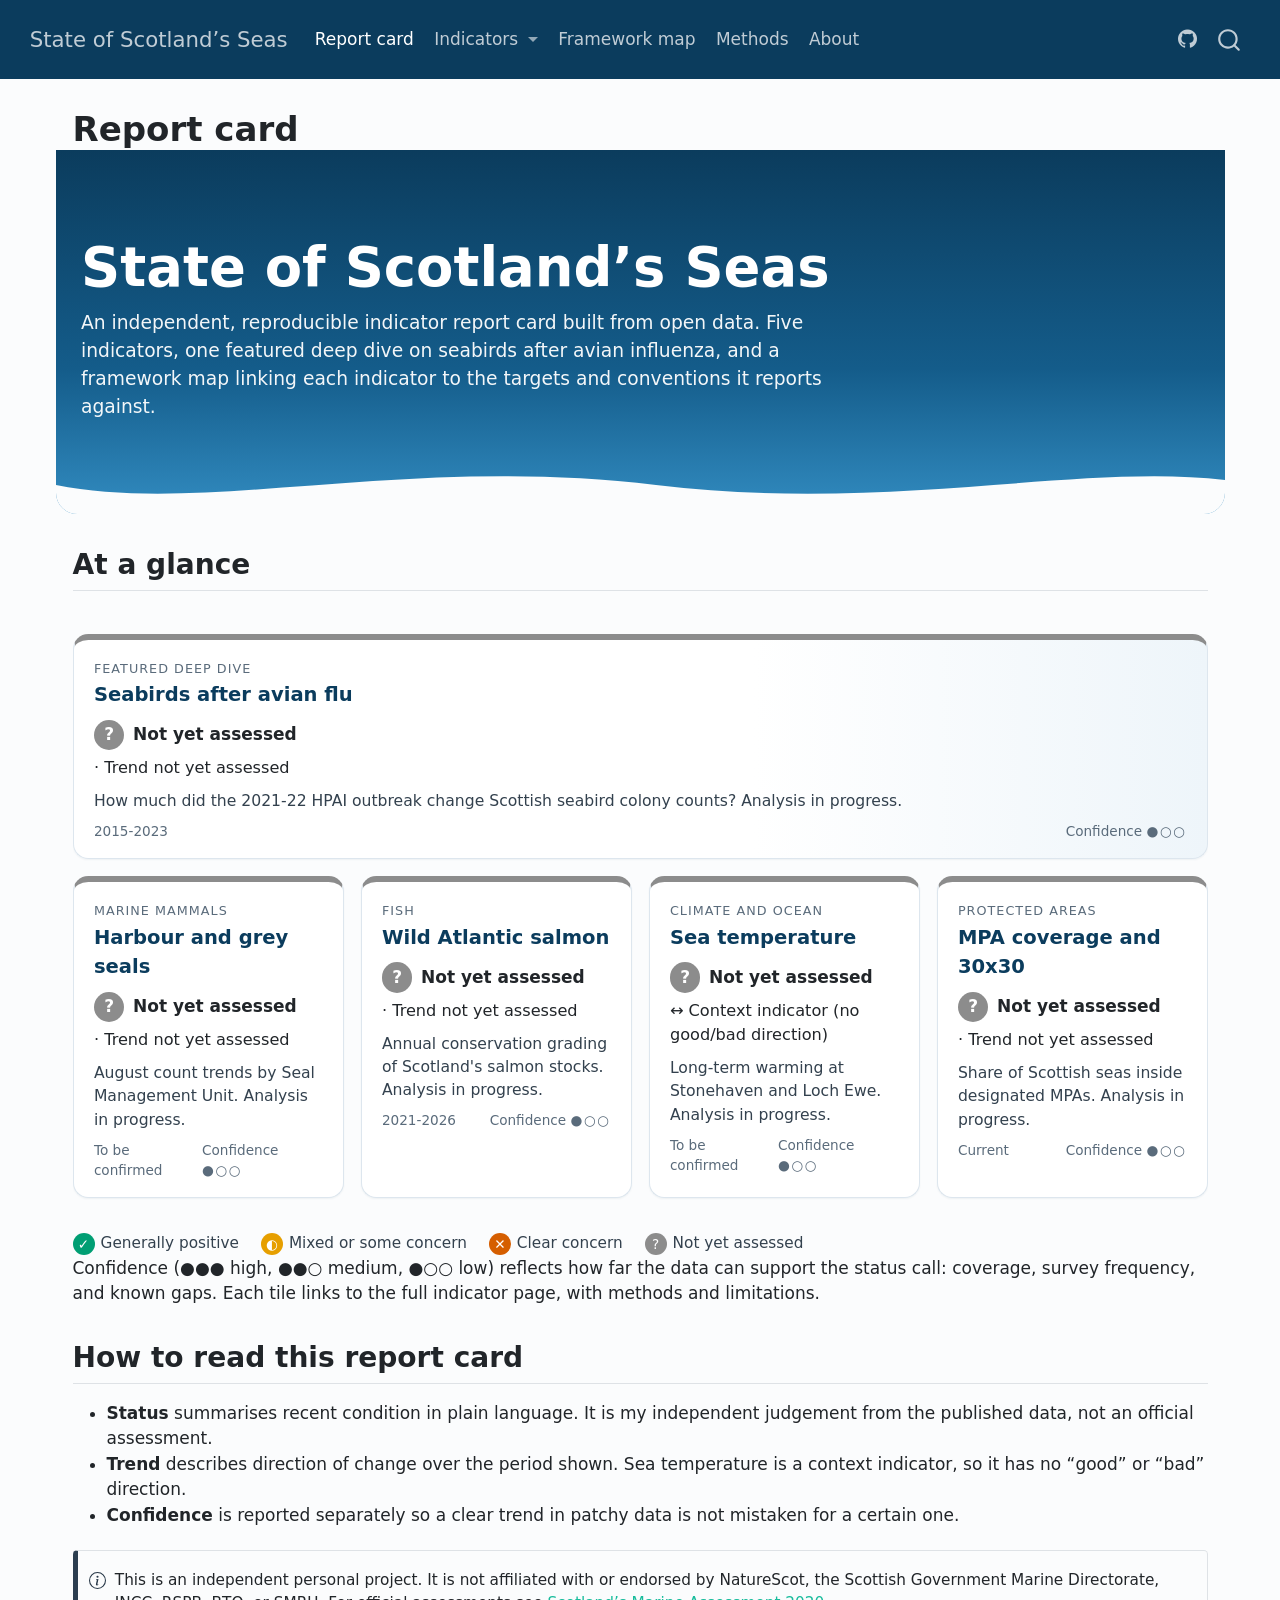
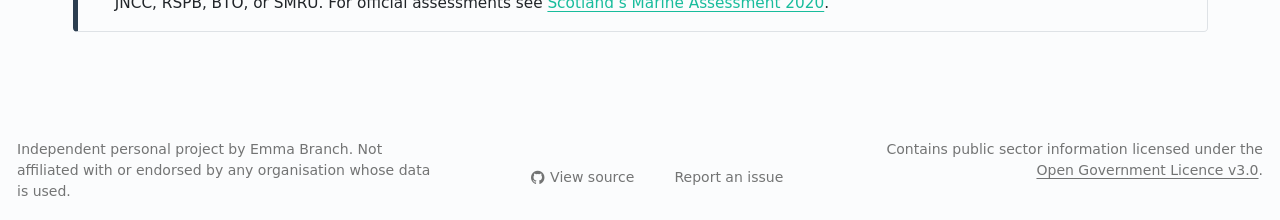
==== index.html @ c6d7379c "Built site for gh-pages" ====
<!DOCTYPE html>
<html xmlns="http://www.w3.org/1999/xhtml" lang="en" xml:lang="en"><head>

<meta charset="utf-8">
<meta name="generator" content="quarto-1.11.9">

<meta name="viewport" content="width=device-width, initial-scale=1.0, user-scalable=yes">


<title>Report card – State of Scotland’s Seas</title>
<style>
/* Default styles provided by pandoc.
** See https://pandoc.org/MANUAL.html#variables-for-html for config info.
*/
span.smallcaps{font-variant: small-caps;}
div.columns{display: flex; gap: 1.5em;}
div.column{flex: auto;}
@media screen {
div.columns{gap: min(4vw, 1.5em);}
div.column{overflow-x: auto;}
}
div.hanging-indent{margin-left: 1.5em; text-indent: -1.5em;}
ul.task-list{list-style: none;}
ul.task-list li input[type="checkbox"] {
  width: 0.8em;
  margin: 0 0.8em 0.2em -1em; /* quarto-specific, see https://github.com/quarto-dev/quarto-cli/issues/4556 */ 
  vertical-align: middle;
}
</style>


<script src="site_libs/quarto-nav/quarto-nav.js"></script>
<script src="site_libs/quarto-nav/headroom.min.js"></script>
<script src="site_libs/clipboard/clipboard.min.js"></script>
<script src="site_libs/quarto-search/autocomplete.umd.js"></script>
<script src="site_libs/quarto-search/fuse.min.js"></script>
<script src="site_libs/quarto-search/quarto-search.js"></script>
<meta name="quarto:offset" content="./">
<script src="site_libs/quarto-html/quarto.js" type="module"></script>
<script src="site_libs/quarto-html/tabsets/tabsets.js" type="module"></script>
<script src="site_libs/quarto-html/scrollable-regions/scrollable-regions.js" type="module"></script>
<script src="site_libs/quarto-html/popper.min.js"></script>
<script src="site_libs/quarto-html/tippy.umd.min.js"></script>
<script src="site_libs/quarto-html/anchor.min.js"></script>
<link href="site_libs/quarto-html/tippy.css" rel="stylesheet">
<link href="site_libs/quarto-html/quarto-syntax-highlighting-63b5708e65d6cd79cd7618c58d0c21e7.css" rel="stylesheet" id="quarto-text-highlighting-styles">
<script src="site_libs/bootstrap/bootstrap.min.js"></script>
<link href="site_libs/bootstrap/bootstrap-icons.css" rel="stylesheet">
<link href="site_libs/bootstrap/bootstrap-83af075ef87e82be695936d5cdf263b5.min.css" rel="stylesheet" append-hash="true" id="quarto-bootstrap" data-mode="light">
<script id="quarto-search-options" type="application/json">{
  "location": "navbar",
  "copy-button": false,
  "collapse-after": 3,
  "panel-placement": "end",
  "type": "overlay",
  "limit": 50,
  "keyboard-shortcut": [
    "f",
    "/",
    "s"
  ],
  "show-item-context": false,
  "language": {
    "search-no-results-text": "No results",
    "search-matching-documents-text": "matching documents",
    "search-copy-link-title": "Copy link to search",
    "search-hide-matches-text": "Hide additional matches",
    "search-more-match-text": "more match in this document",
    "search-more-matches-text": "more matches in this document",
    "search-clear-button-title": "Clear",
    "search-text-placeholder": "",
    "search-detached-cancel-button-title": "Cancel",
    "search-submit-button-title": "Submit",
    "search-label": "Search"
  }
}</script>
<style>html{ scroll-behavior: smooth; }</style>


<meta property="og:title" content="Report card – State of Scotland’s Seas">
<meta property="og:description" content="An independent indicator report card for Scotland’s seas, built from open data.">
<meta property="og:site_name" content="State of Scotland’s Seas">
</head>

<body class="nav-fixed quarto-light"><a id="quarto-skip-link" class="visually-hidden-focusable" href="#quarto-document-content">Skip to main content</a>

<div id="quarto-search-results"></div>
  <header id="quarto-header" class="headroom fixed-top">
    <nav class="navbar navbar-expand-lg " data-bs-theme="dark" aria-label="Site">
      <div class="navbar-container container-fluid">
      <div class="navbar-brand-container mx-auto">
    <a class="navbar-brand" href="./index.html">
    <span class="navbar-title">State of Scotland’s Seas</span>
    </a>
  </div>
          <button class="navbar-toggler" type="button" data-bs-toggle="collapse" data-bs-target="#navbarCollapse" aria-controls="navbarCollapse" aria-expanded="false" aria-label="Toggle navigation" onclick="if (window.quartoToggleHeadroom) { window.quartoToggleHeadroom(); }">
  <span class="navbar-toggler-icon"></span>
</button>
          <div class="collapse navbar-collapse" id="navbarCollapse">
            <ul class="navbar-nav navbar-nav-scroll me-auto">
  <li class="nav-item">
    <a class="nav-link active" href="./index.html" aria-current="page"> 
<span class="menu-text">Report card</span></a>
  </li>  
  <li class="nav-item dropdown ">
    <a class="nav-link dropdown-toggle" href="#" id="nav-menu-indicators" role="link" data-bs-toggle="dropdown" aria-expanded="false">
 <span class="menu-text">Indicators</span>
    </a>
    <ul class="dropdown-menu" aria-labelledby="nav-menu-indicators">    
        <li>
    <a class="dropdown-item" href="./indicators/seabirds.html">
 <span class="dropdown-text">Seabirds after avian flu (deep dive)</span></a>
  </li>  
        <li>
    <a class="dropdown-item" href="./indicators/seals.html">
 <span class="dropdown-text">Seals</span></a>
  </li>  
        <li>
    <a class="dropdown-item" href="./indicators/salmon.html">
 <span class="dropdown-text">Wild salmon</span></a>
  </li>  
        <li>
    <a class="dropdown-item" href="./indicators/sea-temperature.html">
 <span class="dropdown-text">Sea temperature</span></a>
  </li>  
        <li>
    <a class="dropdown-item" href="./indicators/mpas.html">
 <span class="dropdown-text">MPA coverage and 30x30</span></a>
  </li>  
    </ul>
  </li>
  <li class="nav-item">
    <a class="nav-link" href="./framework.html"> 
<span class="menu-text">Framework map</span></a>
  </li>  
  <li class="nav-item">
    <a class="nav-link" href="./methods.html"> 
<span class="menu-text">Methods</span></a>
  </li>  
  <li class="nav-item">
    <a class="nav-link" href="./about.html"> 
<span class="menu-text">About</span></a>
  </li>  
</ul>
            <ul class="navbar-nav navbar-nav-scroll ms-auto">
  <li class="nav-item compact">
    <a class="nav-link" href="https://github.com/emmabranch/scotland-seas-indicators"> <i class="bi bi-github" role="img" aria-label="GitHub repository">
</i> 
<span class="menu-text"></span></a>
  </li>  
</ul>
          </div> <!-- /navcollapse -->
            <div class="quarto-navbar-tools">
</div>
            <div id="quarto-search" class="" title="Search"></div>
      </div> <!-- /container-fluid -->
    </nav>
</header>
<!-- content -->
<div id="quarto-content" class="quarto-container page-columns page-rows-contents page-layout-full page-navbar">
<!-- sidebar -->
<!-- margin-sidebar -->
    
<!-- main -->
<main class="content column-page" id="quarto-document-content" tabindex="-1">

<header id="title-block-header" class="quarto-title-block default">
<div class="quarto-title">
<h1 class="title">Report card</h1>
</div>



<div class="quarto-title-meta column-page">

    
  
    
  </div>
  


</header>


<section id="state-of-scotlands-seas" class="level1 seas-hero">
<h1>State of Scotland’s Seas</h1>
<p>An independent, reproducible indicator report card built from open data. Five indicators, one featured deep dive on seabirds after avian influenza, and a framework map linking each indicator to the targets and conventions it reports against.</p>
</section>
<section id="at-a-glance" class="level2">
<h2 class="anchored" data-anchor-id="at-a-glance">At a glance</h2>
<div class="cell">
<div class="cell-output-display">
<div class="report-grid">
<a class="report-tile featured" href="indicators/seabirds.html" style="--status-col:#8C8C8C" aria-label="Seabirds after avian flu: Not yet assessed. Trend not yet assessed.">
       <div class="tile-theme">Featured deep dive</div>
       <div class="tile-title">Seabirds after avian flu</div>
       <div class="tile-status"><span class="tile-icon" aria-hidden="true">?</span>Not yet assessed</div>
       <div class="tile-trend"><span aria-hidden="true">·</span> Trend not yet assessed</div>
       <div class="tile-headline">How much did the 2021-22 HPAI outbreak change Scottish seabird colony counts? Analysis in progress.</div>
       <div class="tile-meta"><span>2015-2023</span>
         <span class="conf-dots" title="Confidence: low">Confidence <span aria-hidden="true">●○○</span></span></div>
     </a>
<a class="report-tile" href="indicators/seals.html" style="--status-col:#8C8C8C" aria-label="Harbour and grey seals: Not yet assessed. Trend not yet assessed.">
       <div class="tile-theme">Marine mammals</div>
       <div class="tile-title">Harbour and grey seals</div>
       <div class="tile-status"><span class="tile-icon" aria-hidden="true">?</span>Not yet assessed</div>
       <div class="tile-trend"><span aria-hidden="true">·</span> Trend not yet assessed</div>
       <div class="tile-headline">August count trends by Seal Management Unit. Analysis in progress.</div>
       <div class="tile-meta"><span>To be confirmed</span>
         <span class="conf-dots" title="Confidence: low">Confidence <span aria-hidden="true">●○○</span></span></div>
     </a>
<a class="report-tile" href="indicators/salmon.html" style="--status-col:#8C8C8C" aria-label="Wild Atlantic salmon: Not yet assessed. Trend not yet assessed.">
       <div class="tile-theme">Fish</div>
       <div class="tile-title">Wild Atlantic salmon</div>
       <div class="tile-status"><span class="tile-icon" aria-hidden="true">?</span>Not yet assessed</div>
       <div class="tile-trend"><span aria-hidden="true">·</span> Trend not yet assessed</div>
       <div class="tile-headline">Annual conservation grading of Scotland's salmon stocks. Analysis in progress.</div>
       <div class="tile-meta"><span>2021-2026</span>
         <span class="conf-dots" title="Confidence: low">Confidence <span aria-hidden="true">●○○</span></span></div>
     </a>
<a class="report-tile" href="indicators/sea-temperature.html" style="--status-col:#8C8C8C" aria-label="Sea temperature: Not yet assessed. Context indicator (no good/bad direction).">
       <div class="tile-theme">Climate and ocean</div>
       <div class="tile-title">Sea temperature</div>
       <div class="tile-status"><span class="tile-icon" aria-hidden="true">?</span>Not yet assessed</div>
       <div class="tile-trend"><span aria-hidden="true">↔</span> Context indicator (no good/bad direction)</div>
       <div class="tile-headline">Long-term warming at Stonehaven and Loch Ewe. Analysis in progress.</div>
       <div class="tile-meta"><span>To be confirmed</span>
         <span class="conf-dots" title="Confidence: low">Confidence <span aria-hidden="true">●○○</span></span></div>
     </a>
<a class="report-tile" href="indicators/mpas.html" style="--status-col:#8C8C8C" aria-label="MPA coverage and 30x30: Not yet assessed. Trend not yet assessed.">
       <div class="tile-theme">Protected areas</div>
       <div class="tile-title">MPA coverage and 30x30</div>
       <div class="tile-status"><span class="tile-icon" aria-hidden="true">?</span>Not yet assessed</div>
       <div class="tile-trend"><span aria-hidden="true">·</span> Trend not yet assessed</div>
       <div class="tile-headline">Share of Scottish seas inside designated MPAs. Analysis in progress.</div>
       <div class="tile-meta"><span>Current</span>
         <span class="conf-dots" title="Confidence: low">Confidence <span aria-hidden="true">●○○</span></span></div>
     </a>
</div>
</div>
</div>
<div class="cell">
<div class="cell-output-display">
<div class="status-legend">
<span class="key"><span class="tile-icon" style="background:#009E73;width:1.3rem;height:1.3rem;font-size:.8rem;color:#fff;border-radius:50%;display:inline-grid;place-items:center" aria-hidden="true">✓</span>Generally positive</span>
<span class="key"><span class="tile-icon" style="background:#E69F00;width:1.3rem;height:1.3rem;font-size:.8rem;color:#fff;border-radius:50%;display:inline-grid;place-items:center" aria-hidden="true">◐</span>Mixed or some concern</span>
<span class="key"><span class="tile-icon" style="background:#D55E00;width:1.3rem;height:1.3rem;font-size:.8rem;color:#fff;border-radius:50%;display:inline-grid;place-items:center" aria-hidden="true">✕</span>Clear concern</span>
<span class="key"><span class="tile-icon" style="background:#8C8C8C;width:1.3rem;height:1.3rem;font-size:.8rem;color:#fff;border-radius:50%;display:inline-grid;place-items:center" aria-hidden="true">?</span>Not yet assessed</span>
</div>
</div>
</div>
<p>Confidence (●●● high, ●●○ medium, ●○○ low) reflects how far the data can support the status call: coverage, survey frequency, and known gaps. Each tile links to the full indicator page, with methods and limitations.</p>
</section>
<section id="how-to-read-this-report-card" class="level2">
<h2 class="anchored" data-anchor-id="how-to-read-this-report-card">How to read this report card</h2>
<ul>
<li><strong>Status</strong> summarises recent condition in plain language. It is my independent judgement from the published data, not an official assessment.</li>
<li><strong>Trend</strong> describes direction of change over the period shown. Sea temperature is a context indicator, so it has no “good” or “bad” direction.</li>
<li><strong>Confidence</strong> is reported separately so a clear trend in patchy data is not mistaken for a certain one.</li>
</ul>
<div class="callout callout-style-simple callout-note">
<div class="callout-body d-flex">
<div class="callout-icon-container">
<i class="callout-icon"></i>
</div>
<div class="callout-body-container">
<p>This is an independent personal project. It is not affiliated with or endorsed by NatureScot, the Scottish Government Marine Directorate, JNCC, RSPB, BTO, or SMRU. For official assessments see <a href="https://marine.gov.scot/sma/">Scotland’s Marine Assessment 2020</a>.</p>
</div>
</div>
</div>


</section>

<a onclick="window.scrollTo(0, 0); return false;" role="button" id="quarto-back-to-top"><i class="bi bi-arrow-up"></i> Back to top</a></main> <!-- /main -->
<script id="quarto-html-after-body" type="application/javascript">
  window.document.addEventListener("DOMContentLoaded", function (event) {
    const icon = "";
    const anchorJS = new window.AnchorJS();
    anchorJS.options = {
      placement: 'right',
      icon: icon
    };
    anchorJS.add('.anchored');
    const isCodeAnnotation = (el) => {
      for (const clz of el.classList) {
        if (clz.startsWith('code-annotation-')) {                     
          return true;
        }
      }
      return false;
    }
    const onCopySuccess = function(e) {
      // button target
      const button = e.trigger;
      // don't keep focus
      button.blur();
      // flash "checked"
      button.classList.add('code-copy-button-checked');
      var currentTitle = button.getAttribute("title");
      button.setAttribute("title", "Copied!");
      let tooltip;
      if (window.bootstrap) {
        button.setAttribute("data-bs-toggle", "tooltip");
        button.setAttribute("data-bs-placement", "left");
        button.setAttribute("data-bs-title", "Copied!");
        tooltip = new bootstrap.Tooltip(button, 
          { trigger: "manual", 
            customClass: "code-copy-button-tooltip",
            offset: [0, -8]});
        tooltip.show();    
      }
      setTimeout(function() {
        if (tooltip) {
          tooltip.hide();
          button.removeAttribute("data-bs-title");
          button.removeAttribute("data-bs-toggle");
          button.removeAttribute("data-bs-placement");
        }
        button.setAttribute("title", currentTitle);
        button.classList.remove('code-copy-button-checked');
      }, 1000);
      // clear code selection
      e.clearSelection();
    }
    const getTextToCopy = function(trigger) {
      const outerScaffold = trigger.parentElement.cloneNode(true);
      const codeEl = outerScaffold.querySelector('code');
      for (const childEl of codeEl.children) {
        if (isCodeAnnotation(childEl)) {
          childEl.remove();
        }
      }
      return codeEl.innerText;
    }
    const clipboard = new window.ClipboardJS('.code-copy-button:not([data-in-quarto-modal])', {
      text: getTextToCopy
    });
    clipboard.on('success', onCopySuccess);
    if (window.document.getElementById('quarto-embedded-source-code-modal')) {
      const clipboardModal = new window.ClipboardJS('.code-copy-button[data-in-quarto-modal]', {
        text: getTextToCopy,
        container: window.document.getElementById('quarto-embedded-source-code-modal')
      });
      clipboardModal.on('success', onCopySuccess);
    }
      var localhostRegex = new RegExp(/^(?:http|https):\/\/localhost\:?[0-9]*\//);
      var mailtoRegex = new RegExp(/^mailto:/);
        var filterRegex = new RegExp("https:\/\/emmabranch\.github\.io\/scotland-seas-indicators");
      const newWindowLabel = "(opens in a new tab)";
      const newWindowNoteId = "quarto-ext-newwindow-label";
      // Links reference one hidden label through aria-describedby, so the
      // announcement never changes their accessible name.
      var describeNewWindow = (link) => {
        if (!window.document.getElementById(newWindowNoteId)) {
          var newWindowNote = window.document.createElement("span");
          newWindowNote.id = newWindowNoteId;
          newWindowNote.hidden = true;
          newWindowNote.textContent = newWindowLabel;
          window.document.body.appendChild(newWindowNote);
        }
        var describedBy = (link.getAttribute("aria-describedby") || "").split(/\s+/).filter(Boolean);
        if (!describedBy.includes(newWindowNoteId)) {
          describedBy.push(newWindowNoteId);
          link.setAttribute("aria-describedby", describedBy.join(" "));
        }
      }
      var isInternal = (href) => {
          return filterRegex.test(href) || localhostRegex.test(href) || mailtoRegex.test(href);
      }
      // Inspect non-navigation links and adorn them if external
      window.quartoDecorateExternalLinks = function (root) {
     var links = (root || window.document).querySelectorAll('a[href]:not(.nav-link):not(.navbar-brand):not(.toc-action):not(.sidebar-link):not(.sidebar-item-toggle):not(.pagination-link):not(.no-external):not([aria-hidden]):not(.dropdown-item):not(.quarto-navigation-tool):not(.about-link)');
      for (var i=0; i<links.length; i++) {
        const link = links[i];
        if (!isInternal(link.href)) {
          // undo the damage that might have been done by quarto-nav.js in the case of
          // links that we want to consider external
          if (link.dataset.originalHref !== undefined) {
            link.href = link.dataset.originalHref;
          }
            // target, if specified
            link.setAttribute("target", "_blank");
            if (link.getAttribute("rel") === null) {
              link.setAttribute("rel", "noopener");
            }
            describeNewWindow(link);
          if (!link.classList.contains('no-external-icon')) {
          }
        }
      }
      };
      window.quartoDecorateExternalLinks(window.document);
    // Esc closes the popup (WCAG 1.4.13) and focus leaving both trigger and
    // popup closes it (WCAG 2.4.11); tippy handles neither for interactive popups.
    const hideOnEscAndFocusOut = {
      name: 'hideOnEscAndFocusOut',
      defaultValue: true,
      fn(instance) {
        const dismiss = () => {
          // A show scheduled by the trigger delay would otherwise reopen it
          instance.clearDelayTimeouts();
          instance.hide();
        };
        const onKeyDown = (event) => {
          if (event.key !== 'Escape') {
            return;
          }
          // Keep Esc from also reaching page handlers (e.g. reveal.js overview),
          // except an open reveal.js slide menu, which Esc should close too.
          // The menu handles keys only when its keyboard option is on.
          const menuHandlesEsc = window.Reveal?.getPlugin?.('menu')?.isOpen() &&
            window.Reveal.getConfig().menu?.keyboard !== false;
          if (!menuHandlesEsc) {
            event.stopPropagation();
          }
          if (instance.popper.contains(window.document.activeElement)) {
            // Disabled while refocusing so the focus trigger does not reopen it
            instance.disable();
            instance.reference.focus();
            instance.enable();
          }
          dismiss();
        };
        const onFocusOut = (event) => {
          const target = event.relatedTarget;
          if (target && !instance.reference.contains(target) &&
              !instance.popper.contains(target)) {
            dismiss();
          }
        };
        // On the trigger too: a click trigger (code-annotations: select) has no
        // blur handling. Attached for the instance's lifetime so leaving the
        // trigger also cancels a show still pending on the trigger delay.
        instance.reference.addEventListener('focusout', onFocusOut);
        return {
          onShow() {
            window.document.addEventListener('keydown', onKeyDown, true);
            instance.popper.addEventListener('focusout', onFocusOut);
          },
          onHide() {
            window.document.removeEventListener('keydown', onKeyDown, true);
            instance.popper.removeEventListener('focusout', onFocusOut);
          },
          onDestroy() {
            instance.reference.removeEventListener('focusout', onFocusOut);
          },
        };
      },
    };
    function tippyHover(el, contentFn, onTriggerFn, onUntriggerFn) {
      const config = {
        allowHTML: true,
        maxWidth: 500,
        delay: 100,
        arrow: false,
        appendTo: function(el) {
            return el.parentElement;
        },
        interactive: true,
        interactiveBorder: 10,
        theme: 'quarto',
        placement: 'bottom-start',
        plugins: [hideOnEscAndFocusOut],
      };
      if (contentFn) {
        config.content = contentFn;
      }
      if (onTriggerFn) {
        config.onTrigger = onTriggerFn;
      }
      if (onUntriggerFn) {
        config.onUntrigger = onUntriggerFn;
      }
      window.tippy(el, config); 
    }
    const noterefs = window.document.querySelectorAll('a[role="doc-noteref"]');
    for (var i=0; i<noterefs.length; i++) {
      const ref = noterefs[i];
      tippyHover(ref, function() {
        // use id or data attribute instead here
        let href = ref.getAttribute('data-footnote-href') || ref.getAttribute('href');
        try { href = new URL(href).hash; } catch {}
        const id = href.replace(/^#\/?/, "");
        const note = window.document.getElementById(id);
        if (note) {
          return note.innerHTML;
        } else {
          return "";
        }
      });
    }
    const xrefs = window.document.querySelectorAll('a.quarto-xref');
    const processXRef = (id, note) => {
      // Strip column container classes
      const stripColumnClz = (el) => {
        el.classList.remove("page-full", "page-columns");
        if (el.children) {
          for (const child of el.children) {
            stripColumnClz(child);
          }
        }
      }
      stripColumnClz(note)
      if (id === null || id.startsWith('sec-')) {
        // Special case sections, only their first couple elements
        const container = document.createElement("div");
        if (note.children && note.children.length > 2) {
          container.appendChild(note.children[0].cloneNode(true));
          for (let i = 1; i < note.children.length; i++) {
            const child = note.children[i];
            if (child.tagName === "P" && child.innerText === "") {
              continue;
            } else {
              container.appendChild(child.cloneNode(true));
              break;
            }
          }
          if (window.Quarto?.typesetMath) {
            window.Quarto.typesetMath(container);
          }
          return container.innerHTML
        } else {
          if (window.Quarto?.typesetMath) {
            window.Quarto.typesetMath(note);
          }
          return note.innerHTML;
        }
      } else {
        // Remove any anchor links if they are present
        const anchorLink = note.querySelector('a.anchorjs-link');
        if (anchorLink) {
          anchorLink.remove();
        }
        if (window.Quarto?.typesetMath) {
          window.Quarto.typesetMath(note);
        }
        if (note.classList.contains("callout")) {
          return note.outerHTML;
        } else {
          return note.innerHTML;
        }
      }
    }
    for (var i=0; i<xrefs.length; i++) {
      const xref = xrefs[i];
      tippyHover(xref, undefined, function(instance) {
        instance.disable();
        let url = xref.getAttribute('href');
        let hash = undefined; 
        if (url.startsWith('#')) {
          hash = url;
        } else {
          try { hash = new URL(url).hash; } catch {}
        }
        if (hash) {
          const id = hash.replace(/^#\/?/, "");
          const note = window.document.getElementById(id);
          if (note !== null) {
            try {
              const html = processXRef(id, note.cloneNode(true));
              instance.setContent(html);
            } finally {
              instance.enable();
              instance.show();
            }
          } else {
            // See if we can fetch this
            fetch(url.split('#')[0])
            .then(res => res.text())
            .then(html => {
              const parser = new DOMParser();
              const htmlDoc = parser.parseFromString(html, "text/html");
              const note = htmlDoc.getElementById(id);
              if (note !== null) {
                const html = processXRef(id, note);
                instance.setContent(html);
              } 
            }).finally(() => {
              instance.enable();
              instance.show();
            });
          }
        } else {
          // See if we can fetch a full url (with no hash to target)
          // This is a special case and we should probably do some content thinning / targeting
          fetch(url)
          .then(res => res.text())
          .then(html => {
            const parser = new DOMParser();
            const htmlDoc = parser.parseFromString(html, "text/html");
            const note = htmlDoc.querySelector('main.content');
            if (note !== null) {
              // This should only happen for chapter cross references
              // (since there is no id in the URL)
              // remove the first header
              if (note.children.length > 0 && note.children[0].tagName === "HEADER") {
                note.children[0].remove();
              }
              const html = processXRef(null, note);
              instance.setContent(html);
            } 
          }).finally(() => {
            instance.enable();
            instance.show();
          });
        }
      }, function(instance) {
      });
    }
        let selectedAnnoteEl;
        const selectorForAnnotation = ( cell, annotation) => {
          let cellAttr = 'data-code-cell="' + cell + '"';
          let lineAttr = 'data-code-annotation="' +  annotation + '"';
          const selector = 'span[' + cellAttr + '][' + lineAttr + ']';
          return selector;
        }
        const selectCodeLines = (annoteEl) => {
          const doc = window.document;
          const targetCell = annoteEl.getAttribute("data-target-cell");
          const targetAnnotation = annoteEl.getAttribute("data-target-annotation");
          const annoteSpan = window.document.querySelector(selectorForAnnotation(targetCell, targetAnnotation));
          const lines = annoteSpan.getAttribute("data-code-lines").split(",");
          const lineIds = lines.map((line) => {
            return targetCell + "-" + line;
          })
          // Each band is positioned against its own containing block, which is
          // not the offsetParent of the lines, so place it from client rects.
          const placeBand = (band, firstEl, lastEl, codeBlock) => {
            const container = band.offsetParent;
            if (container === null) {
              return;
            }
            const containerRect = container.getBoundingClientRect();
            // Reveal.js scales slides with a transform, so convert client
            // pixels back to the CSS pixels of the container.
            const scale = containerRect.height / container.offsetHeight || 1;
            const firstRect = firstEl.getBoundingClientRect();
            const lastRect = lastEl.getBoundingClientRect();
            const top = (firstRect.top - containerRect.top) / scale - container.clientTop + container.scrollTop;
            const height = (lastRect.bottom - firstRect.top) / scale;
            band.style.top = top - 2 + "px";
            band.style.height = height + 4 + "px";
            if (codeBlock) {
              // Without the copy button wrapper, the containing block is wider
              // than the code block, so span the code block explicitly.
              const blockRect = codeBlock.getBoundingClientRect();
              band.style.left = (blockRect.left - containerRect.left) / scale - container.clientLeft + container.scrollLeft + "px";
              band.style.width = blockRect.width / scale + "px";
            }
          };
          if (lineIds.length > 0) {
            const el = window.document.getElementById(lineIds[0]);
            const lastEl = window.document.getElementById(lineIds[lineIds.length - 1]);
            const parent = el.parentElement.parentElement;
            // cook up a div (if necessary) and position it
            let div = window.document.getElementById("code-annotation-line-highlight");
            if (div === null) {
              div = window.document.createElement("div");
              div.setAttribute("id", "code-annotation-line-highlight");
              div.style.position = 'absolute';
              parent.appendChild(div);
            }
            placeBand(div, el, lastEl, parent.closest("div.sourceCode") || parent);
            let gutterDiv = window.document.getElementById("code-annotation-line-highlight-gutter");
            if (gutterDiv === null) {
              gutterDiv = window.document.createElement("div");
              gutterDiv.setAttribute("id", "code-annotation-line-highlight-gutter");
              gutterDiv.style.position = 'absolute';
              const codeCell = window.document.getElementById(targetCell);
              const gutter = codeCell.querySelector('.code-annotation-gutter');
              gutter.appendChild(gutterDiv);
            }
            placeBand(gutterDiv, el, lastEl);
            selectedAnnoteEl = annoteEl;
          }
        };
        const unselectCodeLines = () => {
          const elementsIds = ["code-annotation-line-highlight", "code-annotation-line-highlight-gutter"];
          elementsIds.forEach((elId) => {
            const div = window.document.getElementById(elId);
            if (div) {
              div.remove();
            }
          });
          selectedAnnoteEl = undefined;
        };
          // Handle positioning of the toggle
      window.addEventListener(
        "resize",
        throttle(() => {
          elRect = undefined;
          if (selectedAnnoteEl) {
            selectCodeLines(selectedAnnoteEl);
          }
        }, 10)
      );
      function throttle(fn, ms) {
      let throttle = false;
      let timer;
        return (...args) => {
          if(!throttle) { // first call gets through
              fn.apply(this, args);
              throttle = true;
          } else { // all the others get throttled
              if(timer) clearTimeout(timer); // cancel #2
              timer = setTimeout(() => {
                fn.apply(this, args);
                timer = throttle = false;
              }, ms);
          }
        };
      }
        // Attach click handler to the DT
        const annoteDls = window.document.querySelectorAll('dt[data-target-cell]');
        for (const annoteDlNode of annoteDls) {
          annoteDlNode.addEventListener('click', (event) => {
            const clickedEl = event.target;
            if (clickedEl !== selectedAnnoteEl) {
              unselectCodeLines();
              const activeEl = window.document.querySelector('dt[data-target-cell].code-annotation-active');
              if (activeEl) {
                activeEl.classList.remove('code-annotation-active');
              }
              selectCodeLines(clickedEl);
              clickedEl.classList.add('code-annotation-active');
            } else {
              // Unselect the line
              unselectCodeLines();
              clickedEl.classList.remove('code-annotation-active');
            }
          });
        }
    const findCites = (el) => {
      const parentEl = el.parentElement;
      if (parentEl) {
        const cites = parentEl.dataset.cites;
        if (cites) {
          return {
            el,
            cites: cites.split(' ')
          };
        } else {
          return findCites(el.parentElement)
        }
      } else {
        return undefined;
      }
    };
    var bibliorefs = window.document.querySelectorAll('a[role="doc-biblioref"]');
    for (var i=0; i<bibliorefs.length; i++) {
      const ref = bibliorefs[i];
      const citeInfo = findCites(ref);
      if (citeInfo) {
        tippyHover(citeInfo.el, function() {
          var popup = window.document.createElement('div');
          citeInfo.cites.forEach(function(cite) {
            var citeDiv = window.document.createElement('div');
            citeDiv.classList.add('hanging-indent');
            citeDiv.classList.add('csl-entry');
            var biblioDiv = window.document.getElementById('ref-' + cite);
            if (biblioDiv) {
              citeDiv.innerHTML = biblioDiv.innerHTML;
            }
            popup.appendChild(citeDiv);
          });
          return popup.innerHTML;
        });
      }
    }
  });
  </script>
  <script type="application/javascript">
  window.quartoScrollableRegionsLabels = {"code":"Scrollable code","output":"Scrollable output"};
  </script>
</div> <!-- /content -->
<footer class="footer">
  <div class="nav-footer">
    <div class="nav-footer-left">
<p>Independent personal project by Emma Branch. Not affiliated with or endorsed by any organisation whose data is used.</p>
</div>   
    <div class="nav-footer-center">
      &nbsp;
    <div class="toc-actions"><ul><li><a href="https://github.com/emmabranch/scotland-seas-indicators/blob/main/index.qmd" class="toc-action"><i class="bi bi-github"></i>View source</a></li><li><a href="https://github.com/emmabranch/scotland-seas-indicators/issues/new" class="toc-action"><i class="bi empty"></i>Report an issue</a></li></ul></div></div>
    <div class="nav-footer-right">
<p>Contains public sector information licensed under the <a href="https://www.nationalarchives.gov.uk/doc/open-government-licence/version/3/">Open Government Licence v3.0</a>.</p>
</div>
  </div>
</footer>




<script src="site_libs/quarto-html/zenscroll-min.js"></script>
</body></html>
---- site_libs/quarto-html/tippy.css ----
.tippy-box[data-animation=fade][data-state=hidden]{opacity:0}[data-tippy-root]{max-width:calc(100vw - 10px)}.tippy-box{position:relative;background-color:#333;color:#fff;border-radius:4px;font-size:14px;line-height:1.4;white-space:normal;outline:0;transition-property:transform,visibility,opacity}.tippy-box[data-placement^=top]>.tippy-arrow{bottom:0}.tippy-box[data-placement^=top]>.tippy-arrow:before{bottom:-7px;left:0;border-width:8px 8px 0;border-top-color:initial;transform-origin:center top}.tippy-box[data-placement^=bottom]>.tippy-arrow{top:0}.tippy-box[data-placement^=bottom]>.tippy-arrow:before{top:-7px;left:0;border-width:0 8px 8px;border-bottom-color:initial;transform-origin:center bottom}.tippy-box[data-placement^=left]>.tippy-arrow{right:0}.tippy-box[data-placement^=left]>.tippy-arrow:before{border-width:8px 0 8px 8px;border-left-color:initial;right:-7px;transform-origin:center left}.tippy-box[data-placement^=right]>.tippy-arrow{left:0}.tippy-box[data-placement^=right]>.tippy-arrow:before{left:-7px;border-width:8px 8px 8px 0;border-right-color:initial;transform-origin:center right}.tippy-box[data-inertia][data-state=visible]{transition-timing-function:cubic-bezier(.54,1.5,.38,1.11)}.tippy-arrow{width:16px;height:16px;color:#333}.tippy-arrow:before{content:"";position:absolute;border-color:transparent;border-style:solid}.tippy-content{position:relative;padding:5px 9px;z-index:1}
---- site_libs/quarto-html/quarto-syntax-highlighting-63b5708e65d6cd79cd7618c58d0c21e7.css ----
/* quarto syntax highlight colors */
:root {
  --quarto-hl-ot-color: #003B4F;
  --quarto-hl-at-color: #657422;
  --quarto-hl-ss-color: #20794D;
  --quarto-hl-an-color: #5E5E5E;
  --quarto-hl-fu-color: #4758AB;
  --quarto-hl-st-color: #20794D;
  --quarto-hl-cf-color: #003B4F;
  --quarto-hl-op-color: #5E5E5E;
  --quarto-hl-er-color: #AD0000;
  --quarto-hl-bn-color: #AD0000;
  --quarto-hl-al-color: #AD0000;
  --quarto-hl-va-color: #111111;
  --quarto-hl-bu-color: inherit;
  --quarto-hl-ex-color: inherit;
  --quarto-hl-pp-color: #AD0000;
  --quarto-hl-in-color: #5E5E5E;
  --quarto-hl-vs-color: #20794D;
  --quarto-hl-wa-color: #5E5E5E;
  --quarto-hl-do-color: #5E5E5E;
  --quarto-hl-im-color: #00769E;
  --quarto-hl-ch-color: #20794D;
  --quarto-hl-dt-color: #AD0000;
  --quarto-hl-fl-color: #AD0000;
  --quarto-hl-co-color: #5E5E5E;
  --quarto-hl-cv-color: #5E5E5E;
  --quarto-hl-cn-color: #8f5902;
  --quarto-hl-sc-color: #5E5E5E;
  --quarto-hl-dv-color: #AD0000;
  --quarto-hl-kw-color: #003B4F;
}

/* other quarto variables */
:root {
  --quarto-font-monospace: SFMono-Regular, Menlo, Monaco, Consolas, "Liberation Mono", "Courier New", monospace;
}

/* syntax highlight based on Pandoc's rules */
pre > code.sourceCode > span {
  color: #003B4F;
}

code.sourceCode > span {
  color: #003B4F;
}

div.sourceCode,
div.sourceCode pre.sourceCode {
  color: #003B4F;
}

/* Normal */
code span {
  color: #003B4F;
}

/* Alert */
code span.al {
  color: #AD0000;
  font-style: inherit;
}

/* Annotation */
code span.an {
  color: #5E5E5E;
  font-style: inherit;
}

/* Attribute */
code span.at {
  color: #657422;
  font-style: inherit;
}

/* BaseN */
code span.bn {
  color: #AD0000;
  font-style: inherit;
}

/* BuiltIn */
code span.bu {
  font-style: inherit;
}

/* ControlFlow */
code span.cf {
  color: #003B4F;
  font-weight: bold;
  font-style: inherit;
}

/* Char */
code span.ch {
  color: #20794D;
  font-style: inherit;
}

/* Constant */
code span.cn {
  color: #8f5902;
  font-style: inherit;
}

/* Comment */
code span.co {
  color: #5E5E5E;
  font-style: inherit;
}

/* CommentVar */
code span.cv {
  color: #5E5E5E;
  font-style: italic;
}

/* Documentation */
code span.do {
  color: #5E5E5E;
  font-style: italic;
}

/* DataType */
code span.dt {
  color: #AD0000;
  font-style: inherit;
}

/* DecVal */
code span.dv {
  color: #AD0000;
  font-style: inherit;
}

/* Error */
code span.er {
  color: #AD0000;
  font-style: inherit;
}

/* Extension */
code span.ex {
  font-style: inherit;
}

/* Float */
code span.fl {
  color: #AD0000;
  font-style: inherit;
}

/* Function */
code span.fu {
  color: #4758AB;
  font-style: inherit;
}

/* Import */
code span.im {
  color: #00769E;
  font-style: inherit;
}

/* Information */
code span.in {
  color: #5E5E5E;
  font-style: inherit;
}

/* Keyword */
code span.kw {
  color: #003B4F;
  font-weight: bold;
  font-style: inherit;
}

/* Operator */
code span.op {
  color: #5E5E5E;
  font-style: inherit;
}

/* Other */
code span.ot {
  color: #003B4F;
  font-style: inherit;
}

/* Preprocessor */
code span.pp {
  color: #AD0000;
  font-style: inherit;
}

/* SpecialChar */
code span.sc {
  color: #5E5E5E;
  font-style: inherit;
}

/* SpecialString */
code span.ss {
  color: #20794D;
  font-style: inherit;
}

/* String */
code span.st {
  color: #20794D;
  font-style: inherit;
}

/* Variable */
code span.va {
  color: #111111;
  font-style: inherit;
}

/* VerbatimString */
code span.vs {
  color: #20794D;
  font-style: inherit;
}

/* Warning */
code span.wa {
  color: #5E5E5E;
  font-style: italic;
}

.prevent-inlining {
  content: "</";
}

/*# sourceMappingURL=054cc16b9e9817627be6994582d2ffb5.css.map */
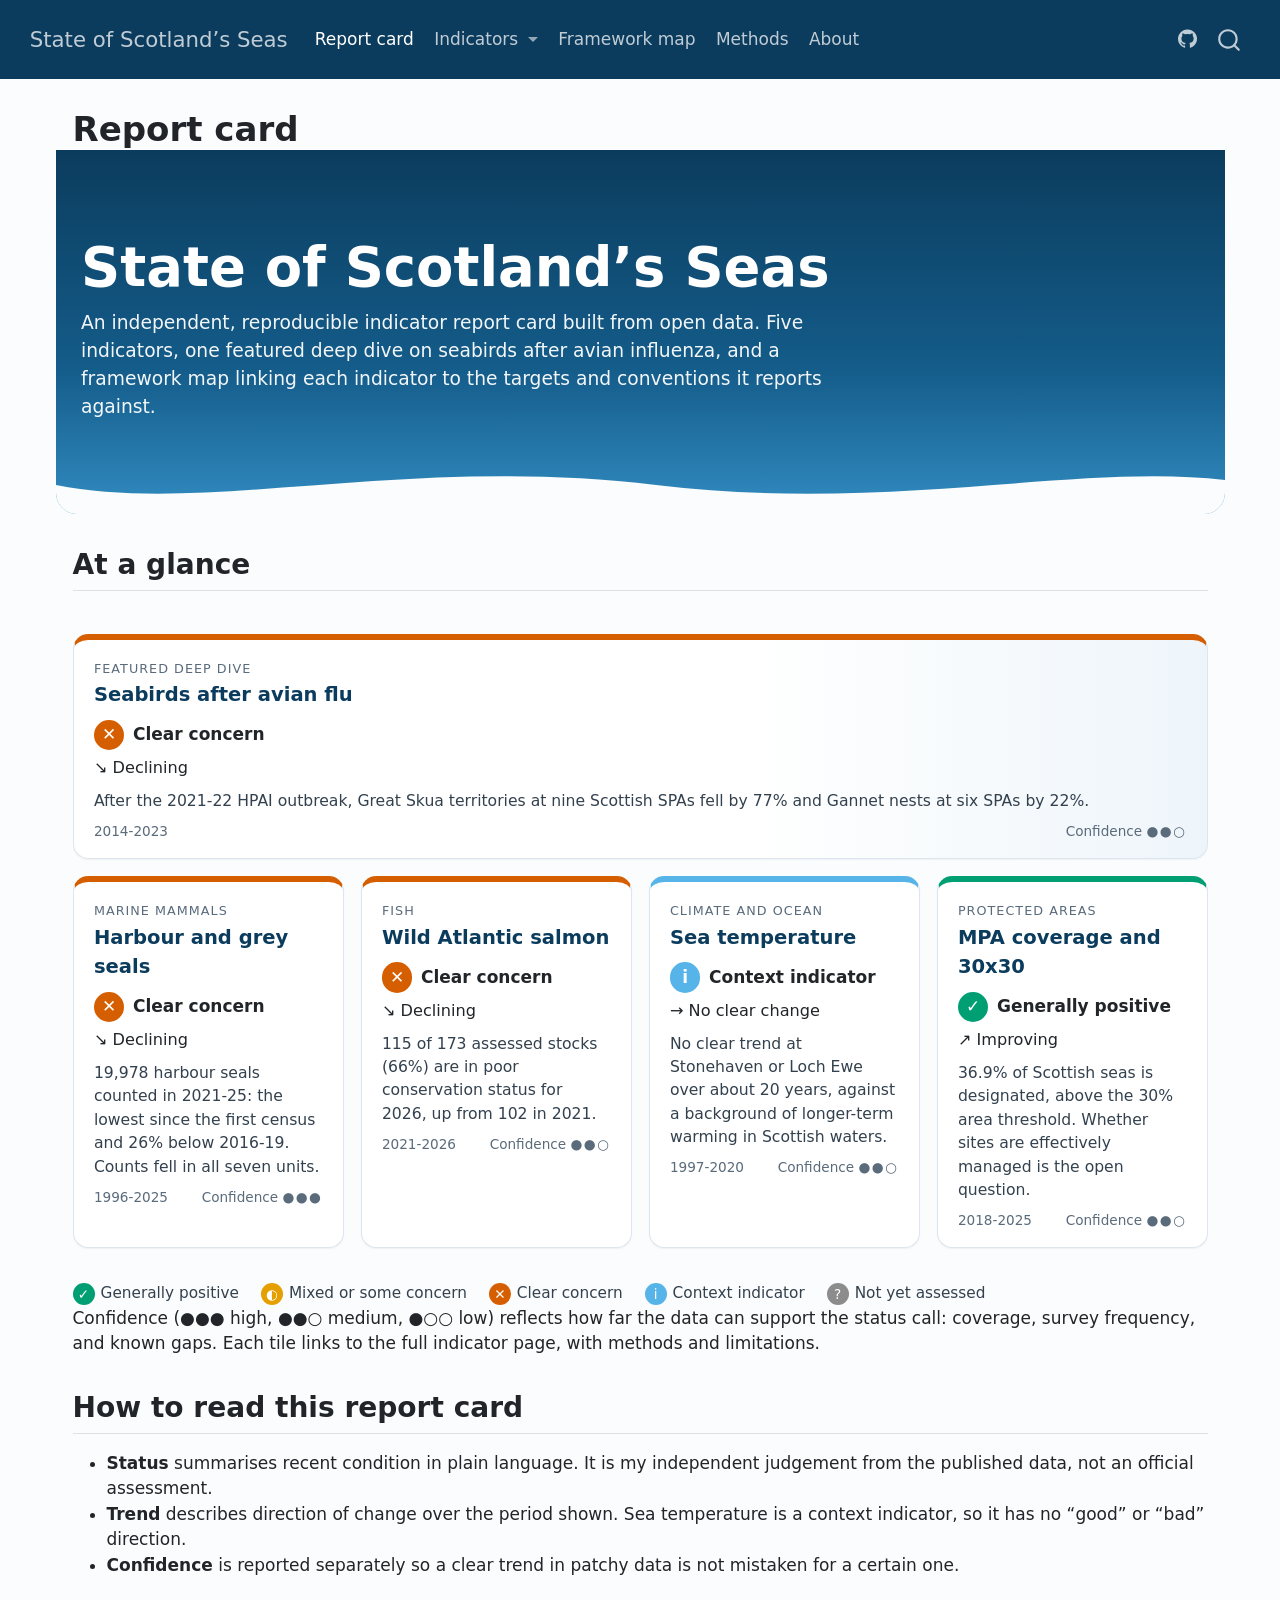
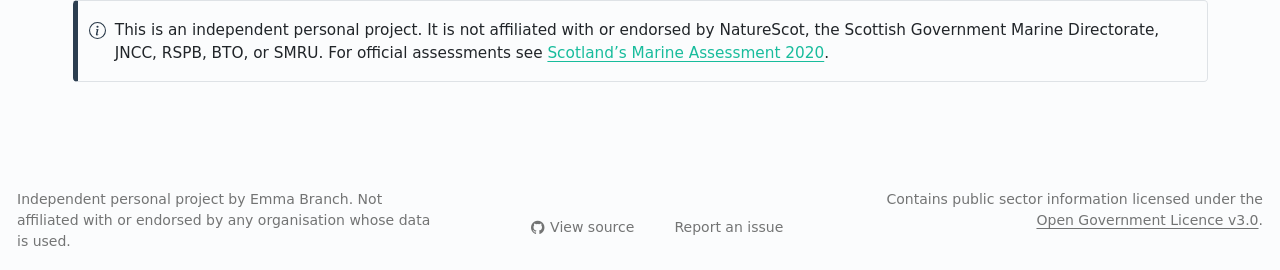
==== commit 047c54fe: "Built site for gh-pages" ====
--- a/index.html
+++ b/index.html
@@ -46,7 +46,7 @@
 <link href="site_libs/quarto-html/quarto-syntax-highlighting-63b5708e65d6cd79cd7618c58d0c21e7.css" rel="stylesheet" id="quarto-text-highlighting-styles">
 <script src="site_libs/bootstrap/bootstrap.min.js"></script>
 <link href="site_libs/bootstrap/bootstrap-icons.css" rel="stylesheet">
-<link href="site_libs/bootstrap/bootstrap-83af075ef87e82be695936d5cdf263b5.min.css" rel="stylesheet" append-hash="true" id="quarto-bootstrap" data-mode="light">
+<link href="site_libs/bootstrap/bootstrap-dbc1532b691a030cd1a565c1a43f35d6.min.css" rel="stylesheet" append-hash="true" id="quarto-bootstrap" data-mode="light">
 <script id="quarto-search-options" type="application/json">{
   "location": "navbar",
   "copy-button": false,
@@ -192,50 +192,50 @@
 <div class="cell">
 <div class="cell-output-display">
 <div class="report-grid">
-<a class="report-tile featured" href="indicators/seabirds.html" style="--status-col:#8C8C8C" aria-label="Seabirds after avian flu: Not yet assessed. Trend not yet assessed.">
+<a class="report-tile featured" href="indicators/seabirds.html" style="--status-col:#D55E00" aria-label="Seabirds after avian flu: Clear concern. Declining.">
        <div class="tile-theme">Featured deep dive</div>
        <div class="tile-title">Seabirds after avian flu</div>
-       <div class="tile-status"><span class="tile-icon" aria-hidden="true">?</span>Not yet assessed</div>
-       <div class="tile-trend"><span aria-hidden="true">·</span> Trend not yet assessed</div>
-       <div class="tile-headline">How much did the 2021-22 HPAI outbreak change Scottish seabird colony counts? Analysis in progress.</div>
-       <div class="tile-meta"><span>2015-2023</span>
-         <span class="conf-dots" title="Confidence: low">Confidence <span aria-hidden="true">●○○</span></span></div>
+       <div class="tile-status"><span class="tile-icon" aria-hidden="true">✕</span>Clear concern</div>
+       <div class="tile-trend"><span aria-hidden="true">↘</span> Declining</div>
+       <div class="tile-headline">After the 2021-22 HPAI outbreak, Great Skua territories at nine Scottish SPAs fell by 77% and Gannet nests at six SPAs by 22%.</div>
+       <div class="tile-meta"><span>2014-2023</span>
+         <span class="conf-dots" title="Confidence: medium">Confidence <span aria-hidden="true">●●○</span></span></div>
      </a>
-<a class="report-tile" href="indicators/seals.html" style="--status-col:#8C8C8C" aria-label="Harbour and grey seals: Not yet assessed. Trend not yet assessed.">
+<a class="report-tile" href="indicators/seals.html" style="--status-col:#D55E00" aria-label="Harbour and grey seals: Clear concern. Declining.">
        <div class="tile-theme">Marine mammals</div>
        <div class="tile-title">Harbour and grey seals</div>
-       <div class="tile-status"><span class="tile-icon" aria-hidden="true">?</span>Not yet assessed</div>
-       <div class="tile-trend"><span aria-hidden="true">·</span> Trend not yet assessed</div>
-       <div class="tile-headline">August count trends by Seal Management Unit. Analysis in progress.</div>
-       <div class="tile-meta"><span>To be confirmed</span>
-         <span class="conf-dots" title="Confidence: low">Confidence <span aria-hidden="true">●○○</span></span></div>
+       <div class="tile-status"><span class="tile-icon" aria-hidden="true">✕</span>Clear concern</div>
+       <div class="tile-trend"><span aria-hidden="true">↘</span> Declining</div>
+       <div class="tile-headline">19,978 harbour seals counted in 2021-25: the lowest since the first census and 26% below 2016-19. Counts fell in all seven units.</div>
+       <div class="tile-meta"><span>1996-2025</span>
+         <span class="conf-dots" title="Confidence: high">Confidence <span aria-hidden="true">●●●</span></span></div>
      </a>
-<a class="report-tile" href="indicators/salmon.html" style="--status-col:#8C8C8C" aria-label="Wild Atlantic salmon: Not yet assessed. Trend not yet assessed.">
+<a class="report-tile" href="indicators/salmon.html" style="--status-col:#D55E00" aria-label="Wild Atlantic salmon: Clear concern. Declining.">
        <div class="tile-theme">Fish</div>
        <div class="tile-title">Wild Atlantic salmon</div>
-       <div class="tile-status"><span class="tile-icon" aria-hidden="true">?</span>Not yet assessed</div>
-       <div class="tile-trend"><span aria-hidden="true">·</span> Trend not yet assessed</div>
-       <div class="tile-headline">Annual conservation grading of Scotland's salmon stocks. Analysis in progress.</div>
+       <div class="tile-status"><span class="tile-icon" aria-hidden="true">✕</span>Clear concern</div>
+       <div class="tile-trend"><span aria-hidden="true">↘</span> Declining</div>
+       <div class="tile-headline">115 of 173 assessed stocks (66%) are in poor conservation status for 2026, up from 102 in 2021.</div>
        <div class="tile-meta"><span>2021-2026</span>
-         <span class="conf-dots" title="Confidence: low">Confidence <span aria-hidden="true">●○○</span></span></div>
+         <span class="conf-dots" title="Confidence: medium">Confidence <span aria-hidden="true">●●○</span></span></div>
      </a>
-<a class="report-tile" href="indicators/sea-temperature.html" style="--status-col:#8C8C8C" aria-label="Sea temperature: Not yet assessed. Context indicator (no good/bad direction).">
+<a class="report-tile" href="indicators/sea-temperature.html" style="--status-col:#56B4E9" aria-label="Sea temperature: Context indicator. No clear change.">
        <div class="tile-theme">Climate and ocean</div>
        <div class="tile-title">Sea temperature</div>
-       <div class="tile-status"><span class="tile-icon" aria-hidden="true">?</span>Not yet assessed</div>
-       <div class="tile-trend"><span aria-hidden="true">↔</span> Context indicator (no good/bad direction)</div>
-       <div class="tile-headline">Long-term warming at Stonehaven and Loch Ewe. Analysis in progress.</div>
-       <div class="tile-meta"><span>To be confirmed</span>
-         <span class="conf-dots" title="Confidence: low">Confidence <span aria-hidden="true">●○○</span></span></div>
+       <div class="tile-status"><span class="tile-icon" aria-hidden="true">i</span>Context indicator</div>
+       <div class="tile-trend"><span aria-hidden="true">→</span> No clear change</div>
+       <div class="tile-headline">No clear trend at Stonehaven or Loch Ewe over about 20 years, against a background of longer-term warming in Scottish waters.</div>
+       <div class="tile-meta"><span>1997-2020</span>
+         <span class="conf-dots" title="Confidence: medium">Confidence <span aria-hidden="true">●●○</span></span></div>
      </a>
-<a class="report-tile" href="indicators/mpas.html" style="--status-col:#8C8C8C" aria-label="MPA coverage and 30x30: Not yet assessed. Trend not yet assessed.">
+<a class="report-tile" href="indicators/mpas.html" style="--status-col:#009E73" aria-label="MPA coverage and 30x30: Generally positive. Improving.">
        <div class="tile-theme">Protected areas</div>
        <div class="tile-title">MPA coverage and 30x30</div>
-       <div class="tile-status"><span class="tile-icon" aria-hidden="true">?</span>Not yet assessed</div>
-       <div class="tile-trend"><span aria-hidden="true">·</span> Trend not yet assessed</div>
-       <div class="tile-headline">Share of Scottish seas inside designated MPAs. Analysis in progress.</div>
-       <div class="tile-meta"><span>Current</span>
-         <span class="conf-dots" title="Confidence: low">Confidence <span aria-hidden="true">●○○</span></span></div>
+       <div class="tile-status"><span class="tile-icon" aria-hidden="true">✓</span>Generally positive</div>
+       <div class="tile-trend"><span aria-hidden="true">↗</span> Improving</div>
+       <div class="tile-headline">36.9% of Scottish seas is designated, above the 30% area threshold. Whether sites are effectively managed is the open question.</div>
+       <div class="tile-meta"><span>2018-2025</span>
+         <span class="conf-dots" title="Confidence: medium">Confidence <span aria-hidden="true">●●○</span></span></div>
      </a>
 </div>
 </div>
@@ -246,6 +246,7 @@
 <span class="key"><span class="tile-icon" style="background:#009E73;width:1.3rem;height:1.3rem;font-size:.8rem;color:#fff;border-radius:50%;display:inline-grid;place-items:center" aria-hidden="true">✓</span>Generally positive</span>
 <span class="key"><span class="tile-icon" style="background:#E69F00;width:1.3rem;height:1.3rem;font-size:.8rem;color:#fff;border-radius:50%;display:inline-grid;place-items:center" aria-hidden="true">◐</span>Mixed or some concern</span>
 <span class="key"><span class="tile-icon" style="background:#D55E00;width:1.3rem;height:1.3rem;font-size:.8rem;color:#fff;border-radius:50%;display:inline-grid;place-items:center" aria-hidden="true">✕</span>Clear concern</span>
+<span class="key"><span class="tile-icon" style="background:#56B4E9;width:1.3rem;height:1.3rem;font-size:.8rem;color:#fff;border-radius:50%;display:inline-grid;place-items:center" aria-hidden="true">i</span>Context indicator</span>
 <span class="key"><span class="tile-icon" style="background:#8C8C8C;width:1.3rem;height:1.3rem;font-size:.8rem;color:#fff;border-radius:50%;display:inline-grid;place-items:center" aria-hidden="true">?</span>Not yet assessed</span>
 </div>
 </div>
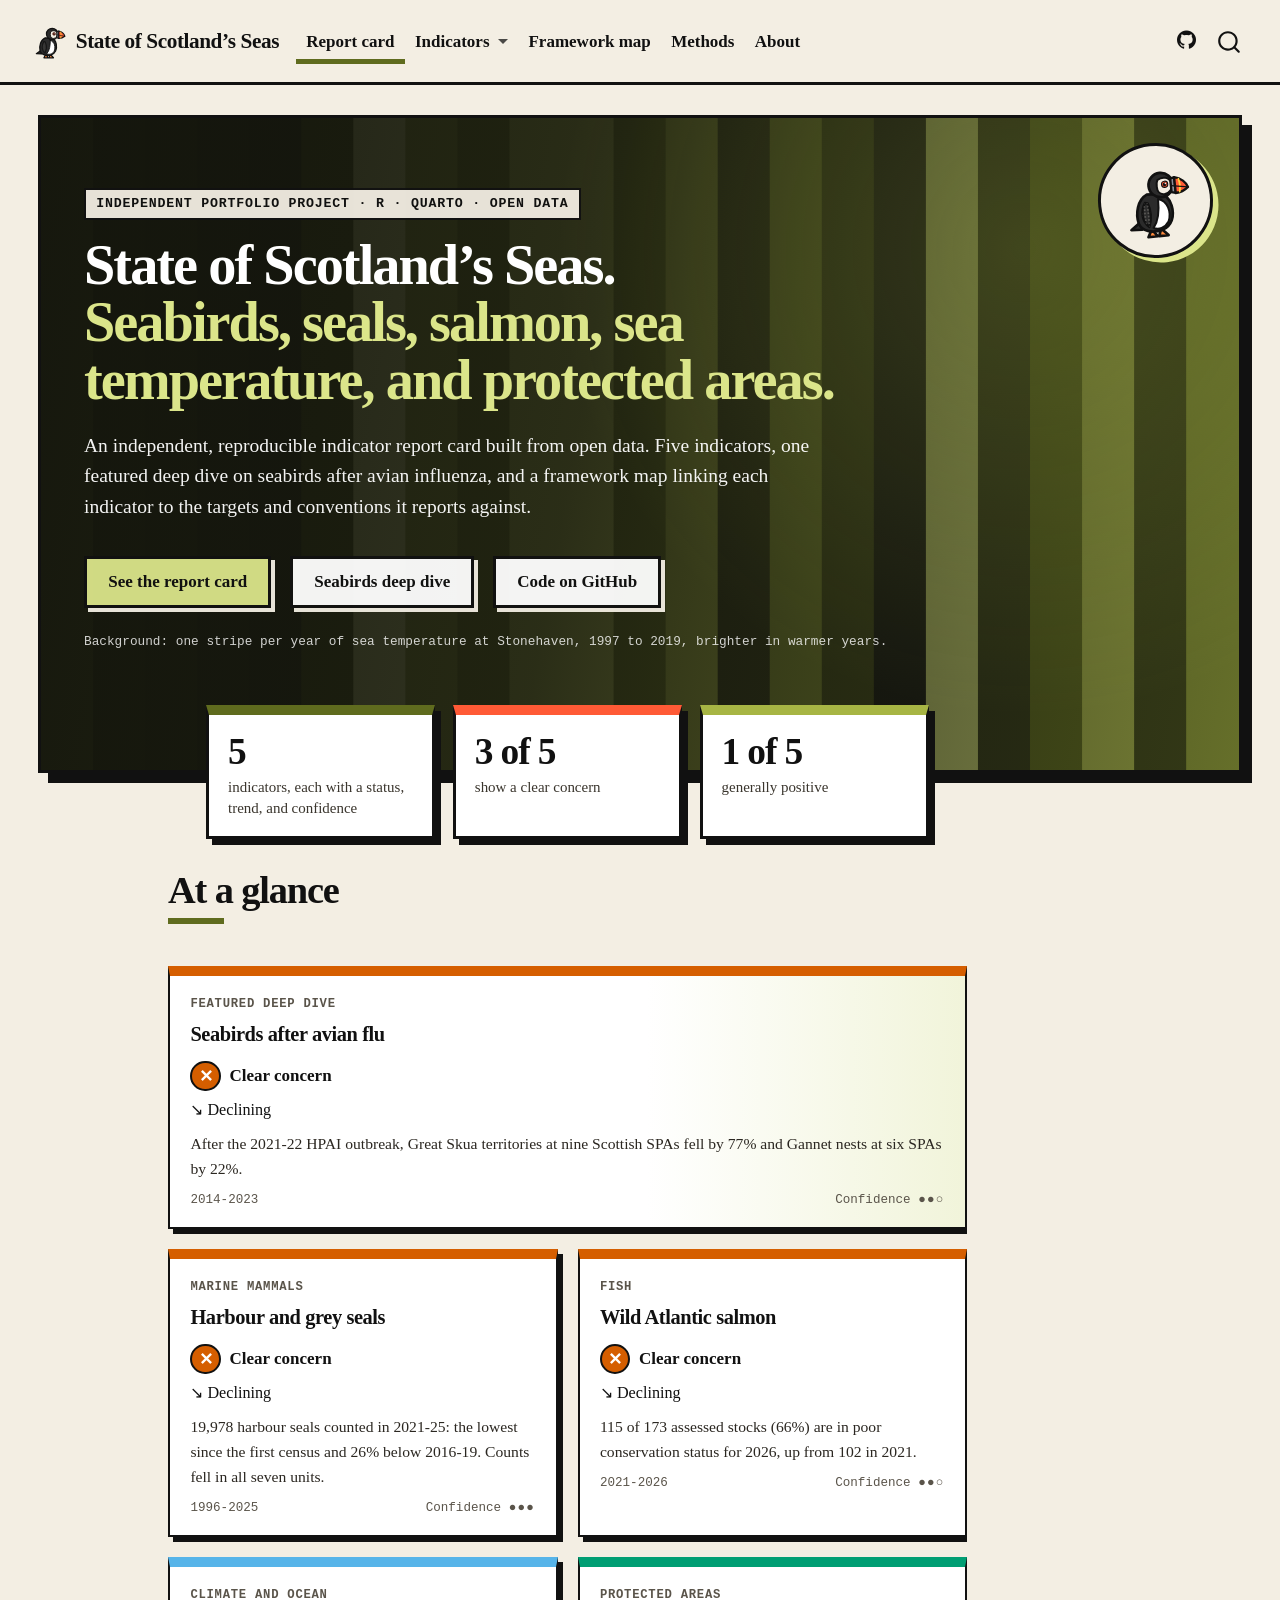
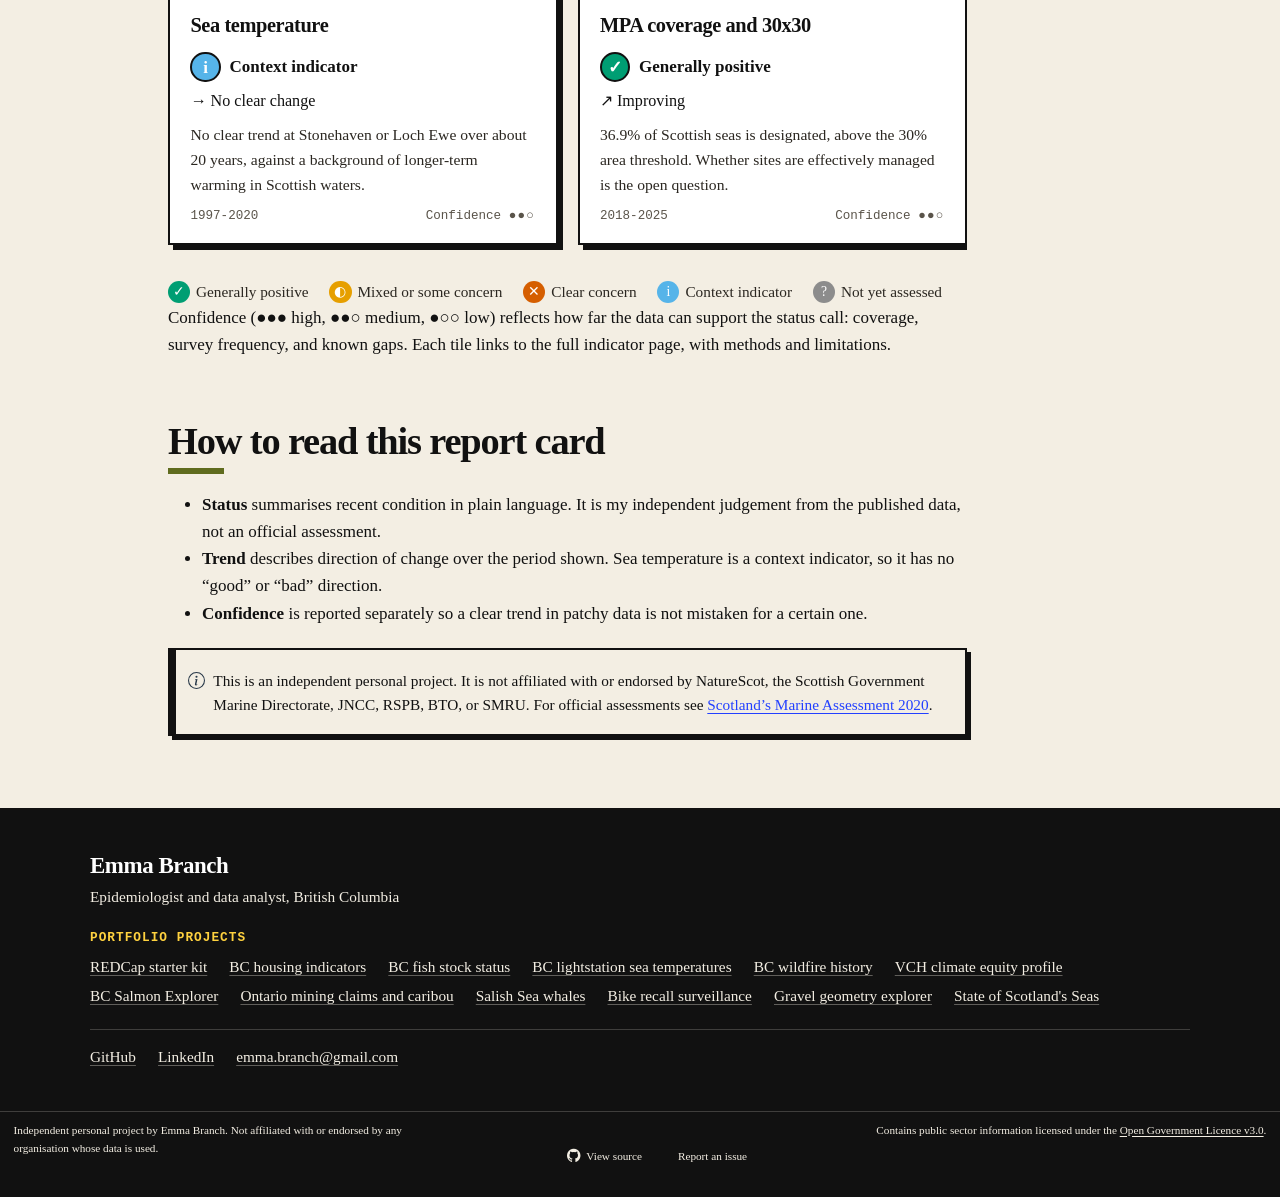
==== commit 2bf7a52e: "Built site for gh-pages" ====
--- a/index.html
+++ b/index.html
@@ -7,7 +7,7 @@
 <meta name="viewport" content="width=device-width, initial-scale=1.0, user-scalable=yes">
 
 
-<title>Report card – State of Scotland’s Seas</title>
+<title>Report card – State of Scotland's Seas</title>
 <style>
 /* Default styles provided by pandoc.
 ** See https://pandoc.org/MANUAL.html#variables-for-html for config info.
@@ -36,6 +36,7 @@
 <script src="site_libs/quarto-search/fuse.min.js"></script>
 <script src="site_libs/quarto-search/quarto-search.js"></script>
 <meta name="quarto:offset" content="./">
+<link href="./images/favicon.png" rel="icon" type="image/png">
 <script src="site_libs/quarto-html/quarto.js" type="module"></script>
 <script src="site_libs/quarto-html/tabsets/tabsets.js" type="module"></script>
 <script src="site_libs/quarto-html/scrollable-regions/scrollable-regions.js" type="module"></script>
@@ -43,10 +44,14 @@
 <script src="site_libs/quarto-html/tippy.umd.min.js"></script>
 <script src="site_libs/quarto-html/anchor.min.js"></script>
 <link href="site_libs/quarto-html/tippy.css" rel="stylesheet">
-<link href="site_libs/quarto-html/quarto-syntax-highlighting-63b5708e65d6cd79cd7618c58d0c21e7.css" rel="stylesheet" id="quarto-text-highlighting-styles">
+<link href="site_libs/quarto-html/quarto-syntax-highlighting-06df27c8158acedd5d263560cd4ba62e.css" rel="stylesheet" class="quarto-color-scheme" id="quarto-text-highlighting-styles">
+<link href="site_libs/quarto-html/quarto-syntax-highlighting-dark-07e23dae4c3757ea2bcd5d8a79ca1ee5.css" rel="stylesheet" class="quarto-color-scheme quarto-color-alternate" id="quarto-text-highlighting-styles">
+<link href="site_libs/quarto-html/quarto-syntax-highlighting-06df27c8158acedd5d263560cd4ba62e.css" rel="stylesheet" class="quarto-color-scheme-extra" id="quarto-text-highlighting-styles">
 <script src="site_libs/bootstrap/bootstrap.min.js"></script>
 <link href="site_libs/bootstrap/bootstrap-icons.css" rel="stylesheet">
-<link href="site_libs/bootstrap/bootstrap-dbc1532b691a030cd1a565c1a43f35d6.min.css" rel="stylesheet" append-hash="true" id="quarto-bootstrap" data-mode="light">
+<link href="site_libs/bootstrap/bootstrap-646fb0223a8783aa45ebb05f2837dc05.min.css" rel="stylesheet" append-hash="true" class="quarto-color-scheme" id="quarto-bootstrap" data-mode="light">
+<link href="site_libs/bootstrap/bootstrap-dark-37dc364990e45e0e0a51f37c552e62ef.min.css" rel="stylesheet" append-hash="true" class="quarto-color-scheme quarto-color-alternate" id="quarto-bootstrap" data-mode="light">
+<link href="site_libs/bootstrap/bootstrap-646fb0223a8783aa45ebb05f2837dc05.min.css" rel="stylesheet" append-hash="true" class="quarto-color-scheme-extra" id="quarto-bootstrap" data-mode="light">
 <script id="quarto-search-options" type="application/json">{
   "location": "navbar",
   "copy-button": false,
@@ -77,9 +82,11 @@
 <style>html{ scroll-behavior: smooth; }</style>
 
 
-<meta property="og:title" content="Report card – State of Scotland’s Seas">
+<meta property="og:title" content="Report card">
 <meta property="og:description" content="An independent indicator report card for Scotland’s seas, built from open data.">
+<meta property="og:image" content="https://emmabranch.github.io/scotland-seas-indicators/images/motif.svg">
 <meta property="og:site_name" content="State of Scotland’s Seas">
+<meta property="og:image:alt" content="">
 </head>
 
 <body class="nav-fixed quarto-light"><a id="quarto-skip-link" class="visually-hidden-focusable" href="#quarto-document-content">Skip to main content</a>
@@ -89,6 +96,10 @@
     <nav class="navbar navbar-expand-lg " data-bs-theme="dark" aria-label="Site">
       <div class="navbar-container container-fluid">
       <div class="navbar-brand-container mx-auto">
+    <a href="./index.html" class="navbar-brand navbar-brand-logo">
+    <img src="./images/motif.svg" alt="" class="navbar-logo light-content">
+    <img src="./images/motif.svg" alt="" class="navbar-logo dark-content">
+    </a>
     <a class="navbar-brand" href="./index.html">
     <span class="navbar-title">State of Scotland’s Seas</span>
     </a>
@@ -112,6 +123,10 @@
  <span class="dropdown-text">Seabirds after avian flu (deep dive)</span></a>
   </li>  
         <li>
+    <a class="dropdown-item" href="./indicators/seabird-story.html">
+ <span class="dropdown-text">↳ The outbreak, colony by colony (story)</span></a>
+  </li>  
+        <li>
     <a class="dropdown-item" href="./indicators/seals.html">
  <span class="dropdown-text">Seals</span></a>
   </li>  
@@ -162,31 +177,41 @@
 <!-- margin-sidebar -->
     
 <!-- main -->
-<main class="content column-page" id="quarto-document-content" tabindex="-1">
-
-<header id="title-block-header" class="quarto-title-block default">
-<div class="quarto-title">
-<h1 class="title">Report card</h1>
-</div>
-
-
-
-<div class="quarto-title-meta column-page">
-
-    
-  
-    
-  </div>
-  
-
-
-</header>
-
-
-<section id="state-of-scotlands-seas" class="level1 seas-hero">
-<h1>State of Scotland’s Seas</h1>
+<main class="content page-columns page-full column-body" id="quarto-document-content" tabindex="-1"><header id="title-block-header" class="quarto-title-block"></header>
+
+
+
+
+<div class="hero-full column-screen">
+<div class="hero-bg" aria-hidden="true">
+<svg viewbox="0 0 23 1" preserveaspectratio="none">
+<rect x="0" y="0" width="1.02" height="1" fill="#828F31"></rect><rect x="1" y="0" width="1.02" height="1" fill="#525B1D"></rect><rect x="2" y="0" width="1.02" height="1" fill="#4B531C"></rect><rect x="3" y="0" width="1.02" height="1" fill="#3F451B"></rect><rect x="4" y="0" width="1.02" height="1" fill="#383D1A"></rect><rect x="5" y="0" width="1.02" height="1" fill="#5B661E"></rect><rect x="6" y="0" width="1.02" height="1" fill="#DBE58A"></rect><rect x="7" y="0" width="1.02" height="1" fill="#97A53C"></rect><rect x="8" y="0" width="1.02" height="1" fill="#737F28"></rect><rect x="9" y="0" width="1.02" height="1" fill="#AFBD50"></rect><rect x="10" y="0" width="1.02" height="1" fill="#B0BD51"></rect><rect x="11" y="0" width="1.02" height="1" fill="#687423"></rect><rect x="12" y="0" width="1.02" height="1" fill="#A2AF41"></rect><rect x="13" y="0" width="1.02" height="1" fill="#3B401A"></rect><rect x="14" y="0" width="1.02" height="1" fill="#899734"></rect><rect x="15" y="0" width="1.02" height="1" fill="#4A521C"></rect><rect x="16" y="0" width="1.02" height="1" fill="#1D1F14"></rect><rect x="17" y="0" width="1.02" height="1" fill="#C8D371"></rect><rect x="18" y="0" width="1.02" height="1" fill="#3A401A"></rect><rect x="19" y="0" width="1.02" height="1" fill="#636F20"></rect><rect x="20" y="0" width="1.02" height="1" fill="#ADBA4C"></rect><rect x="21" y="0" width="1.02" height="1" fill="#464E1C"></rect><rect x="22" y="0" width="1.02" height="1" fill="#93A13A"></rect>
+</svg>
+</div>
+<img class="hero-motif" src="images/motif.svg" alt="">
+<div class="hero-inner">
+<p><span class="eyebrow">Independent portfolio project · R · Quarto · open data</span></p>
+<section id="state-of-scotlands-seas.-seabirds-seals-salmon-sea-temperature-and-protected-areas." class="level1">
+<h1>State of Scotland’s Seas. <span class="accent">Seabirds, seals, salmon, sea temperature, and protected areas.</span></h1>
 <p>An independent, reproducible indicator report card built from open data. Five indicators, one featured deep dive on seabirds after avian influenza, and a framework map linking each indicator to the targets and conventions it reports against.</p>
+<p><a href="#at-a-glance" class="btn btn-accent">See the report card</a> <a href="./indicators/seabirds.html" class="btn btn-ghost">Seabirds deep dive</a> <a href="https://github.com/emmabranch/scotland-seas-indicators" class="btn btn-ghost">Code on GitHub</a></p>
+<p class="hero-note">
+Background: one stripe per year of sea temperature at Stonehaven, 1997 to 2019, brighter in warmer years.
+</p>
 </section>
+</div>
+</div>
+<div class="stat-row lift">
+<div class="stat-box">
+<span class="num">5</span><span class="lab">indicators, each with a status, trend, and confidence</span>
+</div>
+<div class="stat-box">
+<span class="num">3 of 5</span><span class="lab">show a clear concern</span>
+</div>
+<div class="stat-box">
+<span class="num">1 of 5</span><span class="lab">generally positive</span>
+</div>
+</div>
 <section id="at-a-glance" class="level2">
 <h2 class="anchored" data-anchor-id="at-a-glance">At a glance</h2>
 <div class="cell">
@@ -274,7 +299,83 @@
 
 </section>
 
-<a onclick="window.scrollTo(0, 0); return false;" role="button" id="quarto-back-to-top"><i class="bi bi-arrow-up"></i> Back to top</a></main> <!-- /main -->
+</main> <!-- /main -->
+<!-- Shared portfolio footer. Master copy: /Users/ecox/projects/_brand-kit/footer.html -->
+<footer class="eb-footer" role="contentinfo">
+  <div class="eb-footer-inner">
+    <div class="eb-footer-name">Emma Branch</div>
+    <div class="eb-footer-tag">Epidemiologist and data analyst, British Columbia</div>
+    <div class="eb-footer-heading">Portfolio projects</div>
+    <nav class="eb-footer-projects" aria-label="Portfolio projects">
+      <a href="https://emmabranch.github.io/redcap-starter-kit/">REDCap starter kit</a>
+      <a href="https://emmabranch.github.io/bc-housing-indicators/">BC housing indicators</a>
+      <a href="https://emmabranch.github.io/bc-fish-stock-status/">BC fish stock status</a>
+      <a href="https://emmabranch.github.io/bc-lightstation-qc/">BC lightstation sea temperatures</a>
+      <a href="https://emmabranch.github.io/bc-wildfire-bigquery/">BC wildfire history</a>
+      <a href="https://emmabranch.github.io/vch-climate-equity-profile/">VCH climate equity profile</a>
+      <a href="https://emmabranch.shinyapps.io/bc-salmon-explorer">BC Salmon Explorer</a>
+      <a href="https://emmabranch.github.io/ontario-claims-caribou/">Ontario mining claims and caribou</a>
+      <a href="https://emmabranch.github.io/salish-sea-whales/">Salish Sea whales</a>
+      <a href="https://emmabranch.github.io/bike-recall-surveillance/">Bike recall surveillance</a>
+      <a href="https://emmabranch.github.io/gravel-geometry/">Gravel geometry explorer</a>
+      <a href="https://emmabranch.github.io/scotland-seas-indicators/">State of Scotland's Seas</a>
+    </nav>
+    <div class="eb-footer-contact">
+      <a href="https://github.com/emmabranch">GitHub</a>
+      <a href="https://www.linkedin.com/in/embranch/">LinkedIn</a>
+      <a href="mailto:emma.branch@gmail.com">emma.branch@gmail.com</a>
+    </div>
+  </div>
+</footer>
+<script>
+  /* Quarto places included HTML inside the page layout. Move the top bar
+     and footer to the edges of the page so they span the full width. */
+  document.addEventListener("DOMContentLoaded", function () {
+    var bar = document.querySelector(".eb-topbar");
+    if (bar) document.body.insertBefore(bar, document.body.firstChild);
+    /* Optional hero for single-page reports (report-hero.html): put it
+       straight after the top bar, above the report itself. */
+    var rhero = document.querySelector(".eb-report-hero");
+    if (rhero) {
+      if (bar) bar.parentNode.insertBefore(rhero, bar.nextSibling);
+      else document.body.insertBefore(rhero, document.body.firstChild);
+      document.body.classList.add("has-report-hero");
+      /* The report card is lifted over the hero, which makes each section's
+         offsetTop relative to the card instead of the page. Quarto's table of
+         contents reads offsetTop, so give each section its true page position. */
+      document.querySelectorAll("main.content section[id]").forEach(function (sec) {
+        Object.defineProperty(sec, "offsetTop", {
+          configurable: true,
+          get: function () { return this.getBoundingClientRect().top + window.scrollY; }
+        });
+      });
+      /* Optional background stripes drawn by R inside the report
+         (a div with class "eb-hero-stripes"): move them into the hero. */
+      var stripes = document.querySelector(".eb-hero-stripes");
+      if (stripes) { stripes.classList.add("hero-bg"); rhero.insertBefore(stripes, rhero.firstChild); }
+    }
+    var foot = document.querySelector(".eb-footer");
+    if (foot) {
+      /* On websites, put it just above Quarto's own footer (which holds the
+         project disclaimer); otherwise at the very end of the page. */
+      var qfoot = document.querySelector("footer.footer");
+      if (qfoot) qfoot.parentNode.insertBefore(foot, qfoot);
+      else document.body.appendChild(foot);
+    }
+    /* On phones, close the navbar menu after a link is tapped. Links to a
+       section of the same page don't reload it, so the menu would stay open. */
+    document.querySelectorAll(".navbar-collapse .nav-link:not(.dropdown-toggle)").forEach(function (link) {
+      link.addEventListener("click", function () {
+        var menu = document.querySelector(".navbar-collapse.show");
+        if (menu && window.bootstrap) window.bootstrap.Collapse.getOrCreateInstance(menu).hide();
+      });
+    });
+    /* Hide Quarto's empty footer columns so they don't add space on phones */
+    document.querySelectorAll(".nav-footer-left, .nav-footer-right").forEach(function (el) {
+      if (!el.children.length && !el.textContent.replace(/[\s\u00a0]/g, "")) el.style.display = "none";
+    });
+  });
+</script>
 <script id="quarto-html-after-body" type="application/javascript">
   window.document.addEventListener("DOMContentLoaded", function (event) {
     const icon = "";
--- a/site_libs/quarto-html/quarto-syntax-highlighting-06df27c8158acedd5d263560cd4ba62e.css
+++ b/site_libs/quarto-html/quarto-syntax-highlighting-06df27c8158acedd5d263560cd4ba62e.css
@@ -0,0 +1,236 @@
+/* quarto syntax highlight colors */
+:root {
+  --quarto-hl-ot-color: #003B4F;
+  --quarto-hl-at-color: #657422;
+  --quarto-hl-ss-color: #20794D;
+  --quarto-hl-an-color: #5E5E5E;
+  --quarto-hl-fu-color: #4758AB;
+  --quarto-hl-st-color: #20794D;
+  --quarto-hl-cf-color: #003B4F;
+  --quarto-hl-op-color: #5E5E5E;
+  --quarto-hl-er-color: #AD0000;
+  --quarto-hl-bn-color: #AD0000;
+  --quarto-hl-al-color: #AD0000;
+  --quarto-hl-va-color: #111111;
+  --quarto-hl-bu-color: inherit;
+  --quarto-hl-ex-color: inherit;
+  --quarto-hl-pp-color: #AD0000;
+  --quarto-hl-in-color: #5E5E5E;
+  --quarto-hl-vs-color: #20794D;
+  --quarto-hl-wa-color: #5E5E5E;
+  --quarto-hl-do-color: #5E5E5E;
+  --quarto-hl-im-color: #00769E;
+  --quarto-hl-ch-color: #20794D;
+  --quarto-hl-dt-color: #AD0000;
+  --quarto-hl-fl-color: #AD0000;
+  --quarto-hl-co-color: #5E5E5E;
+  --quarto-hl-cv-color: #5E5E5E;
+  --quarto-hl-cn-color: #8f5902;
+  --quarto-hl-sc-color: #5E5E5E;
+  --quarto-hl-dv-color: #AD0000;
+  --quarto-hl-kw-color: #003B4F;
+}
+
+/* other quarto variables */
+:root {
+  --quarto-font-monospace: "Space Mono";
+}
+
+/* syntax highlight based on Pandoc's rules */
+pre > code.sourceCode > span {
+  color: #003B4F;
+}
+
+code.sourceCode > span {
+  color: #003B4F;
+}
+
+div.sourceCode,
+div.sourceCode pre.sourceCode {
+  color: #003B4F;
+}
+
+/* Normal */
+code span {
+  color: #003B4F;
+}
+
+/* Alert */
+code span.al {
+  color: #AD0000;
+  font-style: inherit;
+}
+
+/* Annotation */
+code span.an {
+  color: #5E5E5E;
+  font-style: inherit;
+}
+
+/* Attribute */
+code span.at {
+  color: #657422;
+  font-style: inherit;
+}
+
+/* BaseN */
+code span.bn {
+  color: #AD0000;
+  font-style: inherit;
+}
+
+/* BuiltIn */
+code span.bu {
+  font-style: inherit;
+}
+
+/* ControlFlow */
+code span.cf {
+  color: #003B4F;
+  font-weight: bold;
+  font-style: inherit;
+}
+
+/* Char */
+code span.ch {
+  color: #20794D;
+  font-style: inherit;
+}
+
+/* Constant */
+code span.cn {
+  color: #8f5902;
+  font-style: inherit;
+}
+
+/* Comment */
+code span.co {
+  color: #5E5E5E;
+  font-style: inherit;
+}
+
+/* CommentVar */
+code span.cv {
+  color: #5E5E5E;
+  font-style: italic;
+}
+
+/* Documentation */
+code span.do {
+  color: #5E5E5E;
+  font-style: italic;
+}
+
+/* DataType */
+code span.dt {
+  color: #AD0000;
+  font-style: inherit;
+}
+
+/* DecVal */
+code span.dv {
+  color: #AD0000;
+  font-style: inherit;
+}
+
+/* Error */
+code span.er {
+  color: #AD0000;
+  font-style: inherit;
+}
+
+/* Extension */
+code span.ex {
+  font-style: inherit;
+}
+
+/* Float */
+code span.fl {
+  color: #AD0000;
+  font-style: inherit;
+}
+
+/* Function */
+code span.fu {
+  color: #4758AB;
+  font-style: inherit;
+}
+
+/* Import */
+code span.im {
+  color: #00769E;
+  font-style: inherit;
+}
+
+/* Information */
+code span.in {
+  color: #5E5E5E;
+  font-style: inherit;
+}
+
+/* Keyword */
+code span.kw {
+  color: #003B4F;
+  font-weight: bold;
+  font-style: inherit;
+}
+
+/* Operator */
+code span.op {
+  color: #5E5E5E;
+  font-style: inherit;
+}
+
+/* Other */
+code span.ot {
+  color: #003B4F;
+  font-style: inherit;
+}
+
+/* Preprocessor */
+code span.pp {
+  color: #AD0000;
+  font-style: inherit;
+}
+
+/* SpecialChar */
+code span.sc {
+  color: #5E5E5E;
+  font-style: inherit;
+}
+
+/* SpecialString */
+code span.ss {
+  color: #20794D;
+  font-style: inherit;
+}
+
+/* String */
+code span.st {
+  color: #20794D;
+  font-style: inherit;
+}
+
+/* Variable */
+code span.va {
+  color: #111111;
+  font-style: inherit;
+}
+
+/* VerbatimString */
+code span.vs {
+  color: #20794D;
+  font-style: inherit;
+}
+
+/* Warning */
+code span.wa {
+  color: #5E5E5E;
+  font-style: italic;
+}
+
+.prevent-inlining {
+  content: "</";
+}
+
+/*# sourceMappingURL=2a093eb6cdbb5c6c673d89a5b4a1d6cd.css.map */
--- a/site_libs/quarto-html/quarto-syntax-highlighting-dark-07e23dae4c3757ea2bcd5d8a79ca1ee5.css
+++ b/site_libs/quarto-html/quarto-syntax-highlighting-dark-07e23dae4c3757ea2bcd5d8a79ca1ee5.css
@@ -0,0 +1,219 @@
+/* quarto syntax highlight colors */
+:root {
+  --quarto-hl-al-color: #f07178;
+  --quarto-hl-an-color: #d4d0ab;
+  --quarto-hl-at-color: #00e0e0;
+  --quarto-hl-bn-color: #d4d0ab;
+  --quarto-hl-bu-color: #abe338;
+  --quarto-hl-ch-color: #abe338;
+  --quarto-hl-co-color: #f8f8f2;
+  --quarto-hl-cv-color: #ffd700;
+  --quarto-hl-cn-color: #ffd700;
+  --quarto-hl-cf-color: #ffa07a;
+  --quarto-hl-dt-color: #ffa07a;
+  --quarto-hl-dv-color: #d4d0ab;
+  --quarto-hl-do-color: #f8f8f2;
+  --quarto-hl-er-color: #f07178;
+  --quarto-hl-ex-color: #00e0e0;
+  --quarto-hl-fl-color: #d4d0ab;
+  --quarto-hl-fu-color: #ffa07a;
+  --quarto-hl-im-color: #abe338;
+  --quarto-hl-in-color: #d4d0ab;
+  --quarto-hl-kw-color: #ffa07a;
+  --quarto-hl-op-color: #ffa07a;
+  --quarto-hl-ot-color: #00e0e0;
+  --quarto-hl-pp-color: #dcc6e0;
+  --quarto-hl-re-color: #00e0e0;
+  --quarto-hl-sc-color: #abe338;
+  --quarto-hl-ss-color: #abe338;
+  --quarto-hl-st-color: #abe338;
+  --quarto-hl-va-color: #00e0e0;
+  --quarto-hl-vs-color: #abe338;
+  --quarto-hl-wa-color: #dcc6e0;
+}
+
+/* other quarto variables */
+:root {
+  --quarto-font-monospace: "Space Mono";
+}
+
+/* syntax highlight based on Pandoc's rules */
+pre > code.sourceCode > span {
+  color: #f8f8f2;
+}
+
+code.sourceCode > span {
+  color: #f8f8f2;
+}
+
+div.sourceCode,
+div.sourceCode pre.sourceCode {
+  color: #f8f8f2;
+}
+
+/* Normal */
+code span {
+  color: #f8f8f2;
+}
+
+/* Alert */
+code span.al {
+  color: #f07178;
+}
+
+/* Annotation */
+code span.an {
+  color: #d4d0ab;
+}
+
+/* Attribute */
+code span.at {
+  color: #00e0e0;
+}
+
+/* BaseN */
+code span.bn {
+  color: #d4d0ab;
+}
+
+/* BuiltIn */
+code span.bu {
+  color: #abe338;
+}
+
+/* ControlFlow */
+code span.cf {
+  font-weight: bold;
+  color: #ffa07a;
+}
+
+/* Char */
+code span.ch {
+  color: #abe338;
+}
+
+/* Constant */
+code span.cn {
+  color: #ffd700;
+}
+
+/* Comment */
+code span.co {
+  font-style: italic;
+  color: #f8f8f2;
+}
+
+/* CommentVar */
+code span.cv {
+  color: #ffd700;
+}
+
+/* Documentation */
+code span.do {
+  color: #f8f8f2;
+}
+
+/* DataType */
+code span.dt {
+  color: #ffa07a;
+}
+
+/* DecVal */
+code span.dv {
+  color: #d4d0ab;
+}
+
+/* Error */
+code span.er {
+  color: #f07178;
+  text-decoration: underline;
+}
+
+/* Extension */
+code span.ex {
+  font-weight: bold;
+  color: #00e0e0;
+}
+
+/* Float */
+code span.fl {
+  color: #d4d0ab;
+}
+
+/* Function */
+code span.fu {
+  color: #ffa07a;
+}
+
+/* Import */
+code span.im {
+  color: #abe338;
+}
+
+/* Information */
+code span.in {
+  color: #d4d0ab;
+}
+
+/* Keyword */
+code span.kw {
+  font-weight: bold;
+  color: #ffa07a;
+}
+
+/* Operator */
+code span.op {
+  color: #ffa07a;
+}
+
+/* Other */
+code span.ot {
+  color: #00e0e0;
+}
+
+/* Preprocessor */
+code span.pp {
+  color: #dcc6e0;
+}
+
+/* RegionMarker */
+code span.re {
+  background-color: #f8f8f2;
+  color: #00e0e0;
+}
+
+/* SpecialChar */
+code span.sc {
+  color: #abe338;
+}
+
+/* SpecialString */
+code span.ss {
+  color: #abe338;
+}
+
+/* String */
+code span.st {
+  color: #abe338;
+}
+
+/* Variable */
+code span.va {
+  color: #00e0e0;
+}
+
+/* VerbatimString */
+code span.vs {
+  color: #abe338;
+}
+
+/* Warning */
+code span.wa {
+  color: #dcc6e0;
+}
+
+.prevent-inlining {
+  content: "</";
+}
+
+/*# sourceMappingURL=e473a0e6814d218c1ffd6fdf0954c491.css.map */
--- a/site_libs/quarto-html/quarto-syntax-highlighting-06df27c8158acedd5d263560cd4ba62e.css
+++ b/site_libs/quarto-html/quarto-syntax-highlighting-06df27c8158acedd5d263560cd4ba62e.css
@@ -0,0 +1,236 @@
+/* quarto syntax highlight colors */
+:root {
+  --quarto-hl-ot-color: #003B4F;
+  --quarto-hl-at-color: #657422;
+  --quarto-hl-ss-color: #20794D;
+  --quarto-hl-an-color: #5E5E5E;
+  --quarto-hl-fu-color: #4758AB;
+  --quarto-hl-st-color: #20794D;
+  --quarto-hl-cf-color: #003B4F;
+  --quarto-hl-op-color: #5E5E5E;
+  --quarto-hl-er-color: #AD0000;
+  --quarto-hl-bn-color: #AD0000;
+  --quarto-hl-al-color: #AD0000;
+  --quarto-hl-va-color: #111111;
+  --quarto-hl-bu-color: inherit;
+  --quarto-hl-ex-color: inherit;
+  --quarto-hl-pp-color: #AD0000;
+  --quarto-hl-in-color: #5E5E5E;
+  --quarto-hl-vs-color: #20794D;
+  --quarto-hl-wa-color: #5E5E5E;
+  --quarto-hl-do-color: #5E5E5E;
+  --quarto-hl-im-color: #00769E;
+  --quarto-hl-ch-color: #20794D;
+  --quarto-hl-dt-color: #AD0000;
+  --quarto-hl-fl-color: #AD0000;
+  --quarto-hl-co-color: #5E5E5E;
+  --quarto-hl-cv-color: #5E5E5E;
+  --quarto-hl-cn-color: #8f5902;
+  --quarto-hl-sc-color: #5E5E5E;
+  --quarto-hl-dv-color: #AD0000;
+  --quarto-hl-kw-color: #003B4F;
+}
+
+/* other quarto variables */
+:root {
+  --quarto-font-monospace: "Space Mono";
+}
+
+/* syntax highlight based on Pandoc's rules */
+pre > code.sourceCode > span {
+  color: #003B4F;
+}
+
+code.sourceCode > span {
+  color: #003B4F;
+}
+
+div.sourceCode,
+div.sourceCode pre.sourceCode {
+  color: #003B4F;
+}
+
+/* Normal */
+code span {
+  color: #003B4F;
+}
+
+/* Alert */
+code span.al {
+  color: #AD0000;
+  font-style: inherit;
+}
+
+/* Annotation */
+code span.an {
+  color: #5E5E5E;
+  font-style: inherit;
+}
+
+/* Attribute */
+code span.at {
+  color: #657422;
+  font-style: inherit;
+}
+
+/* BaseN */
+code span.bn {
+  color: #AD0000;
+  font-style: inherit;
+}
+
+/* BuiltIn */
+code span.bu {
+  font-style: inherit;
+}
+
+/* ControlFlow */
+code span.cf {
+  color: #003B4F;
+  font-weight: bold;
+  font-style: inherit;
+}
+
+/* Char */
+code span.ch {
+  color: #20794D;
+  font-style: inherit;
+}
+
+/* Constant */
+code span.cn {
+  color: #8f5902;
+  font-style: inherit;
+}
+
+/* Comment */
+code span.co {
+  color: #5E5E5E;
+  font-style: inherit;
+}
+
+/* CommentVar */
+code span.cv {
+  color: #5E5E5E;
+  font-style: italic;
+}
+
+/* Documentation */
+code span.do {
+  color: #5E5E5E;
+  font-style: italic;
+}
+
+/* DataType */
+code span.dt {
+  color: #AD0000;
+  font-style: inherit;
+}
+
+/* DecVal */
+code span.dv {
+  color: #AD0000;
+  font-style: inherit;
+}
+
+/* Error */
+code span.er {
+  color: #AD0000;
+  font-style: inherit;
+}
+
+/* Extension */
+code span.ex {
+  font-style: inherit;
+}
+
+/* Float */
+code span.fl {
+  color: #AD0000;
+  font-style: inherit;
+}
+
+/* Function */
+code span.fu {
+  color: #4758AB;
+  font-style: inherit;
+}
+
+/* Import */
+code span.im {
+  color: #00769E;
+  font-style: inherit;
+}
+
+/* Information */
+code span.in {
+  color: #5E5E5E;
+  font-style: inherit;
+}
+
+/* Keyword */
+code span.kw {
+  color: #003B4F;
+  font-weight: bold;
+  font-style: inherit;
+}
+
+/* Operator */
+code span.op {
+  color: #5E5E5E;
+  font-style: inherit;
+}
+
+/* Other */
+code span.ot {
+  color: #003B4F;
+  font-style: inherit;
+}
+
+/* Preprocessor */
+code span.pp {
+  color: #AD0000;
+  font-style: inherit;
+}
+
+/* SpecialChar */
+code span.sc {
+  color: #5E5E5E;
+  font-style: inherit;
+}
+
+/* SpecialString */
+code span.ss {
+  color: #20794D;
+  font-style: inherit;
+}
+
+/* String */
+code span.st {
+  color: #20794D;
+  font-style: inherit;
+}
+
+/* Variable */
+code span.va {
+  color: #111111;
+  font-style: inherit;
+}
+
+/* VerbatimString */
+code span.vs {
+  color: #20794D;
+  font-style: inherit;
+}
+
+/* Warning */
+code span.wa {
+  color: #5E5E5E;
+  font-style: italic;
+}
+
+.prevent-inlining {
+  content: "</";
+}
+
+/*# sourceMappingURL=2a093eb6cdbb5c6c673d89a5b4a1d6cd.css.map */
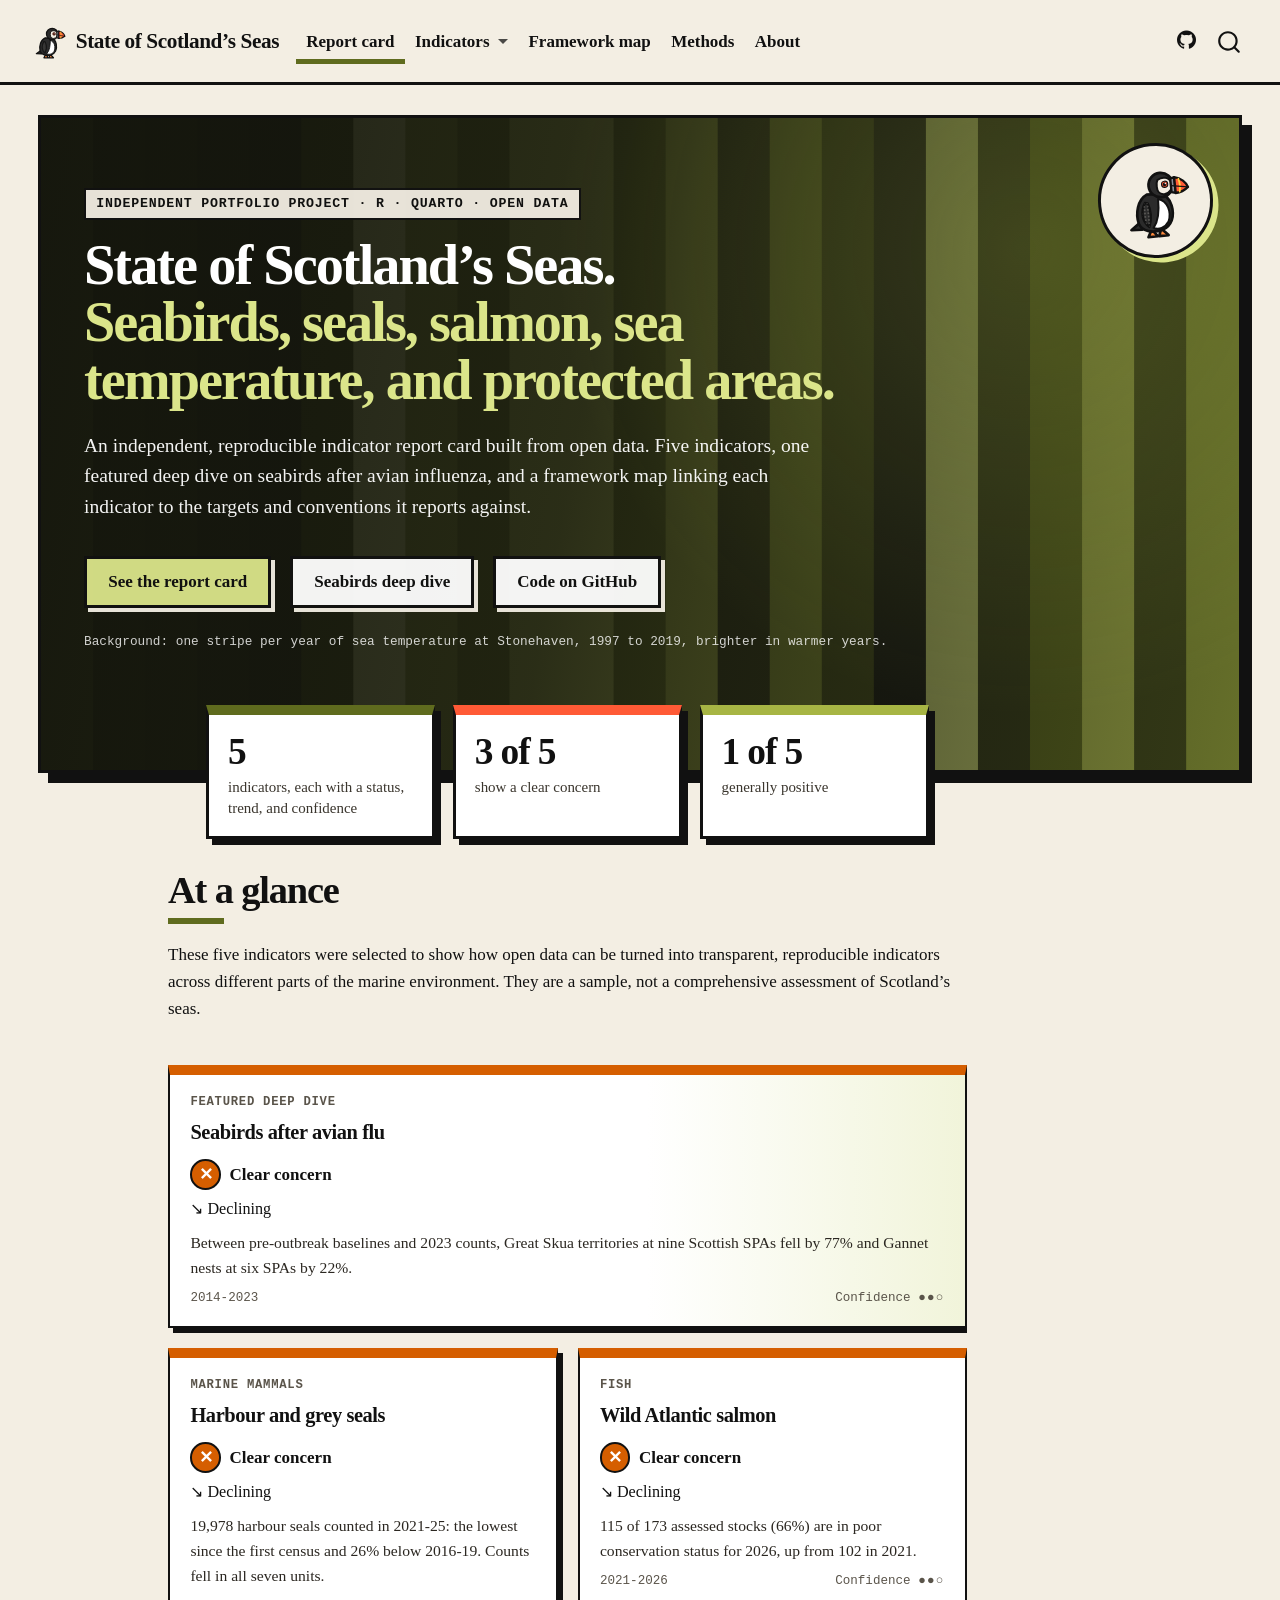
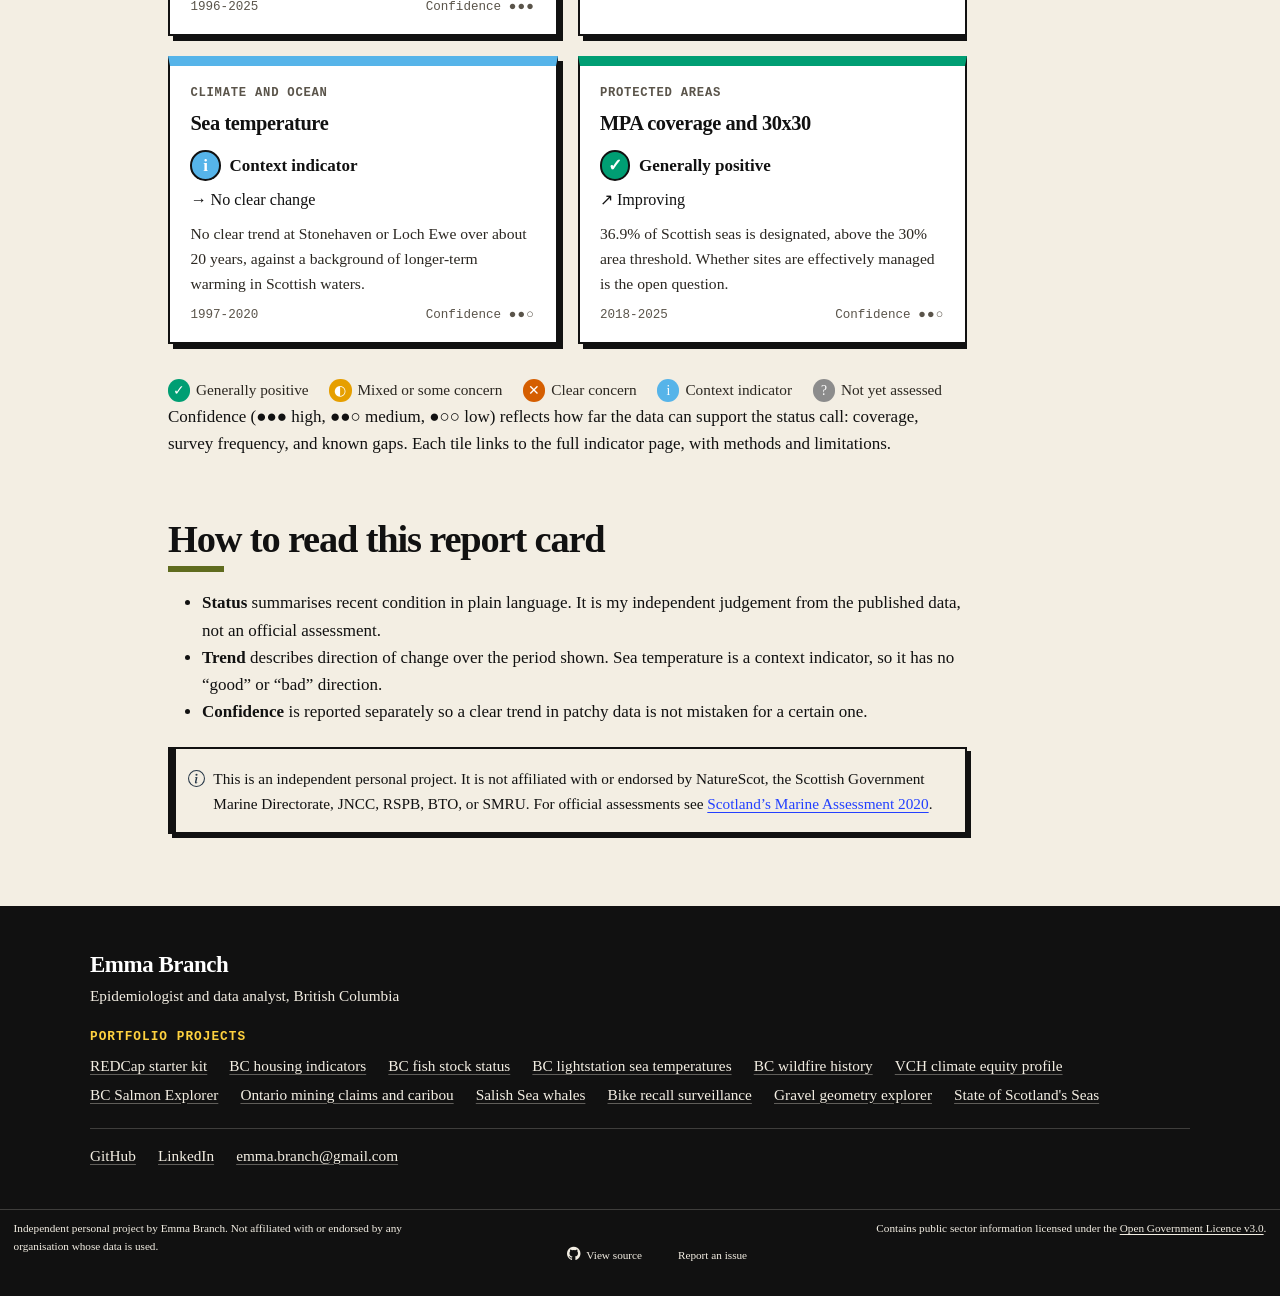
==== commit 74adfae1: "Built site for gh-pages" ====
--- a/index.html
+++ b/index.html
@@ -49,9 +49,9 @@
 <link href="site_libs/quarto-html/quarto-syntax-highlighting-06df27c8158acedd5d263560cd4ba62e.css" rel="stylesheet" class="quarto-color-scheme-extra" id="quarto-text-highlighting-styles">
 <script src="site_libs/bootstrap/bootstrap.min.js"></script>
 <link href="site_libs/bootstrap/bootstrap-icons.css" rel="stylesheet">
-<link href="site_libs/bootstrap/bootstrap-646fb0223a8783aa45ebb05f2837dc05.min.css" rel="stylesheet" append-hash="true" class="quarto-color-scheme" id="quarto-bootstrap" data-mode="light">
-<link href="site_libs/bootstrap/bootstrap-dark-37dc364990e45e0e0a51f37c552e62ef.min.css" rel="stylesheet" append-hash="true" class="quarto-color-scheme quarto-color-alternate" id="quarto-bootstrap" data-mode="light">
-<link href="site_libs/bootstrap/bootstrap-646fb0223a8783aa45ebb05f2837dc05.min.css" rel="stylesheet" append-hash="true" class="quarto-color-scheme-extra" id="quarto-bootstrap" data-mode="light">
+<link href="site_libs/bootstrap/bootstrap-87e43cbbf5e1aac36eca640e26454e3c.min.css" rel="stylesheet" append-hash="true" class="quarto-color-scheme" id="quarto-bootstrap" data-mode="light">
+<link href="site_libs/bootstrap/bootstrap-dark-86aef4181bd498c8d0bf710744476ea2.min.css" rel="stylesheet" append-hash="true" class="quarto-color-scheme quarto-color-alternate" id="quarto-bootstrap" data-mode="light">
+<link href="site_libs/bootstrap/bootstrap-87e43cbbf5e1aac36eca640e26454e3c.min.css" rel="stylesheet" append-hash="true" class="quarto-color-scheme-extra" id="quarto-bootstrap" data-mode="light">
 <script id="quarto-search-options" type="application/json">{
   "location": "navbar",
   "copy-button": false,
@@ -84,9 +84,15 @@
 
 <meta property="og:title" content="Report card">
 <meta property="og:description" content="An independent indicator report card for Scotland’s seas, built from open data.">
-<meta property="og:image" content="https://emmabranch.github.io/scotland-seas-indicators/images/motif.svg">
+<meta property="og:image" content="https://emmabranch.github.io/scotland-seas-indicators/images/social-card.png">
 <meta property="og:site_name" content="State of Scotland’s Seas">
-<meta property="og:image:alt" content="">
+<meta property="og:image:alt" content="State of Scotland's Seas: an independent indicator report card for Scotland's seas">
+<meta property="og:image:height" content="640">
+<meta property="og:image:width" content="1280">
+<meta name="twitter:title" content="Report card">
+<meta name="twitter:description" content="An independent indicator report card for Scotland’s seas, built from open data.">
+<meta name="twitter:image" content="https://emmabranch.github.io/scotland-seas-indicators/images/social-card.png">
+<meta name="twitter:card" content="summary_large_image">
 </head>
 
 <body class="nav-fixed quarto-light"><a id="quarto-skip-link" class="visually-hidden-focusable" href="#quarto-document-content">Skip to main content</a>
@@ -203,17 +209,18 @@
 </div>
 <div class="stat-row lift">
 <div class="stat-box">
-<span class="num">5</span><span class="lab">indicators, each with a status, trend, and confidence</span>
+<span class="num">5</span> <span class="lab">indicators, each with a status, trend, and confidence</span>
 </div>
 <div class="stat-box">
-<span class="num">3 of 5</span><span class="lab">show a clear concern</span>
+<span class="num">3 of 5</span> <span class="lab">show a clear concern</span>
 </div>
 <div class="stat-box">
-<span class="num">1 of 5</span><span class="lab">generally positive</span>
+<span class="num">1 of 5</span> <span class="lab">generally positive</span>
 </div>
 </div>
 <section id="at-a-glance" class="level2">
 <h2 class="anchored" data-anchor-id="at-a-glance">At a glance</h2>
+<p>These five indicators were selected to show how open data can be turned into transparent, reproducible indicators across different parts of the marine environment. They are a sample, not a comprehensive assessment of Scotland’s seas.</p>
 <div class="cell">
 <div class="cell-output-display">
 <div class="report-grid">
@@ -222,7 +229,7 @@
        <div class="tile-title">Seabirds after avian flu</div>
        <div class="tile-status"><span class="tile-icon" aria-hidden="true">✕</span>Clear concern</div>
        <div class="tile-trend"><span aria-hidden="true">↘</span> Declining</div>
-       <div class="tile-headline">After the 2021-22 HPAI outbreak, Great Skua territories at nine Scottish SPAs fell by 77% and Gannet nests at six SPAs by 22%.</div>
+       <div class="tile-headline">Between pre-outbreak baselines and 2023 counts, Great Skua territories at nine Scottish SPAs fell by 77% and Gannet nests at six SPAs by 22%.</div>
        <div class="tile-meta"><span>2014-2023</span>
          <span class="conf-dots" title="Confidence: medium">Confidence <span aria-hidden="true">●●○</span></span></div>
      </a>
